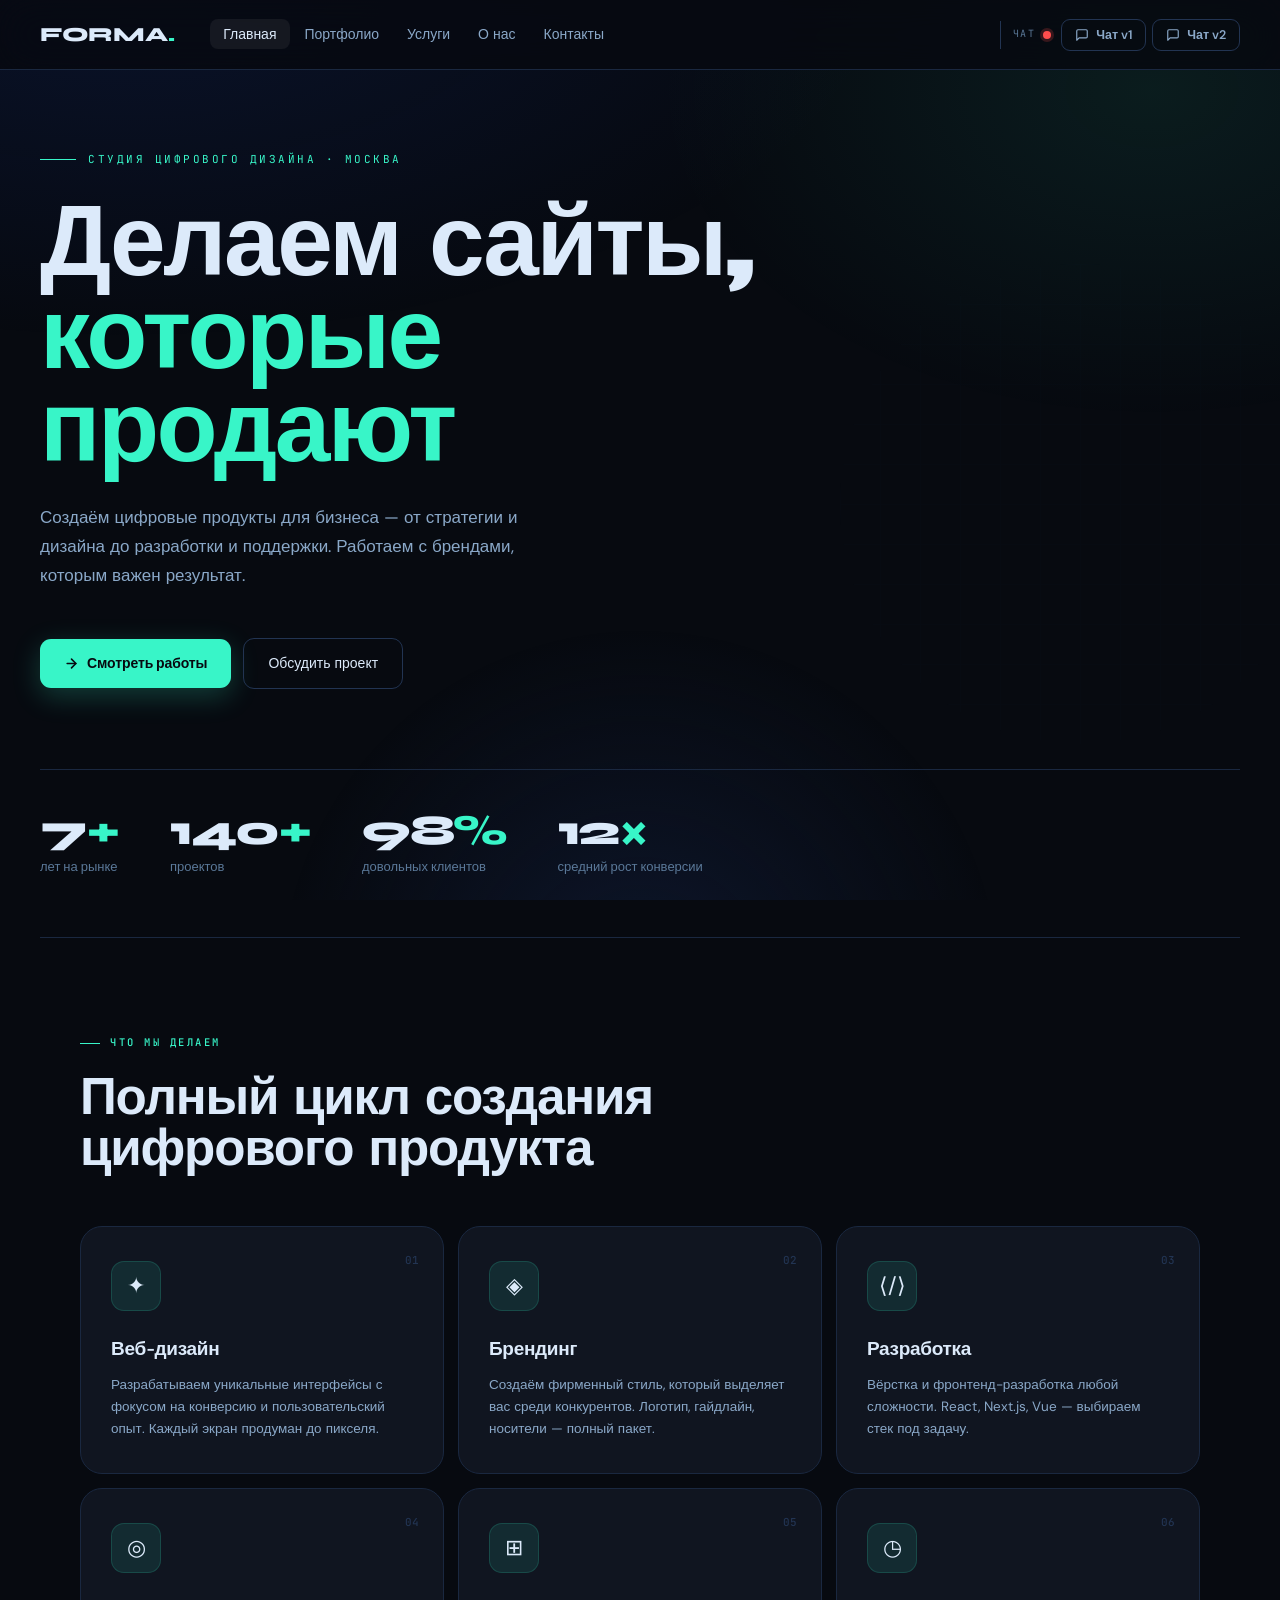
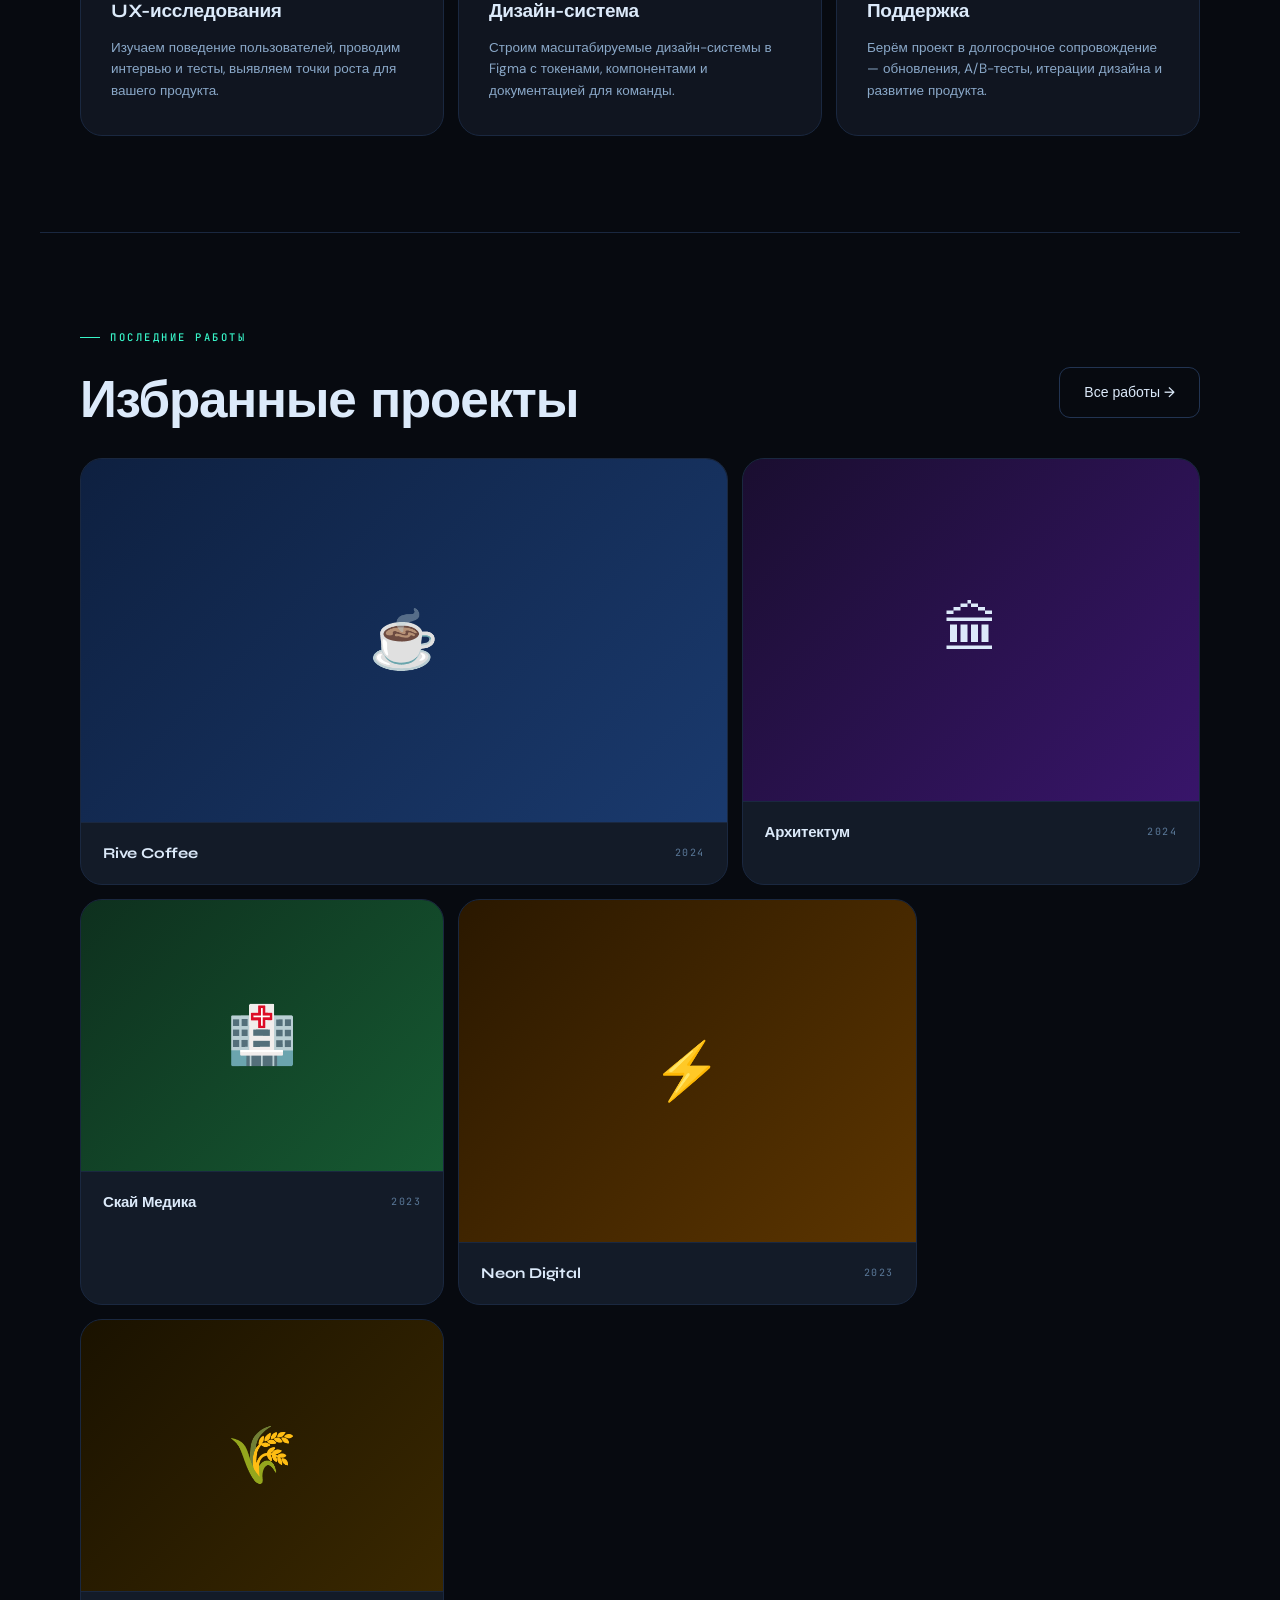
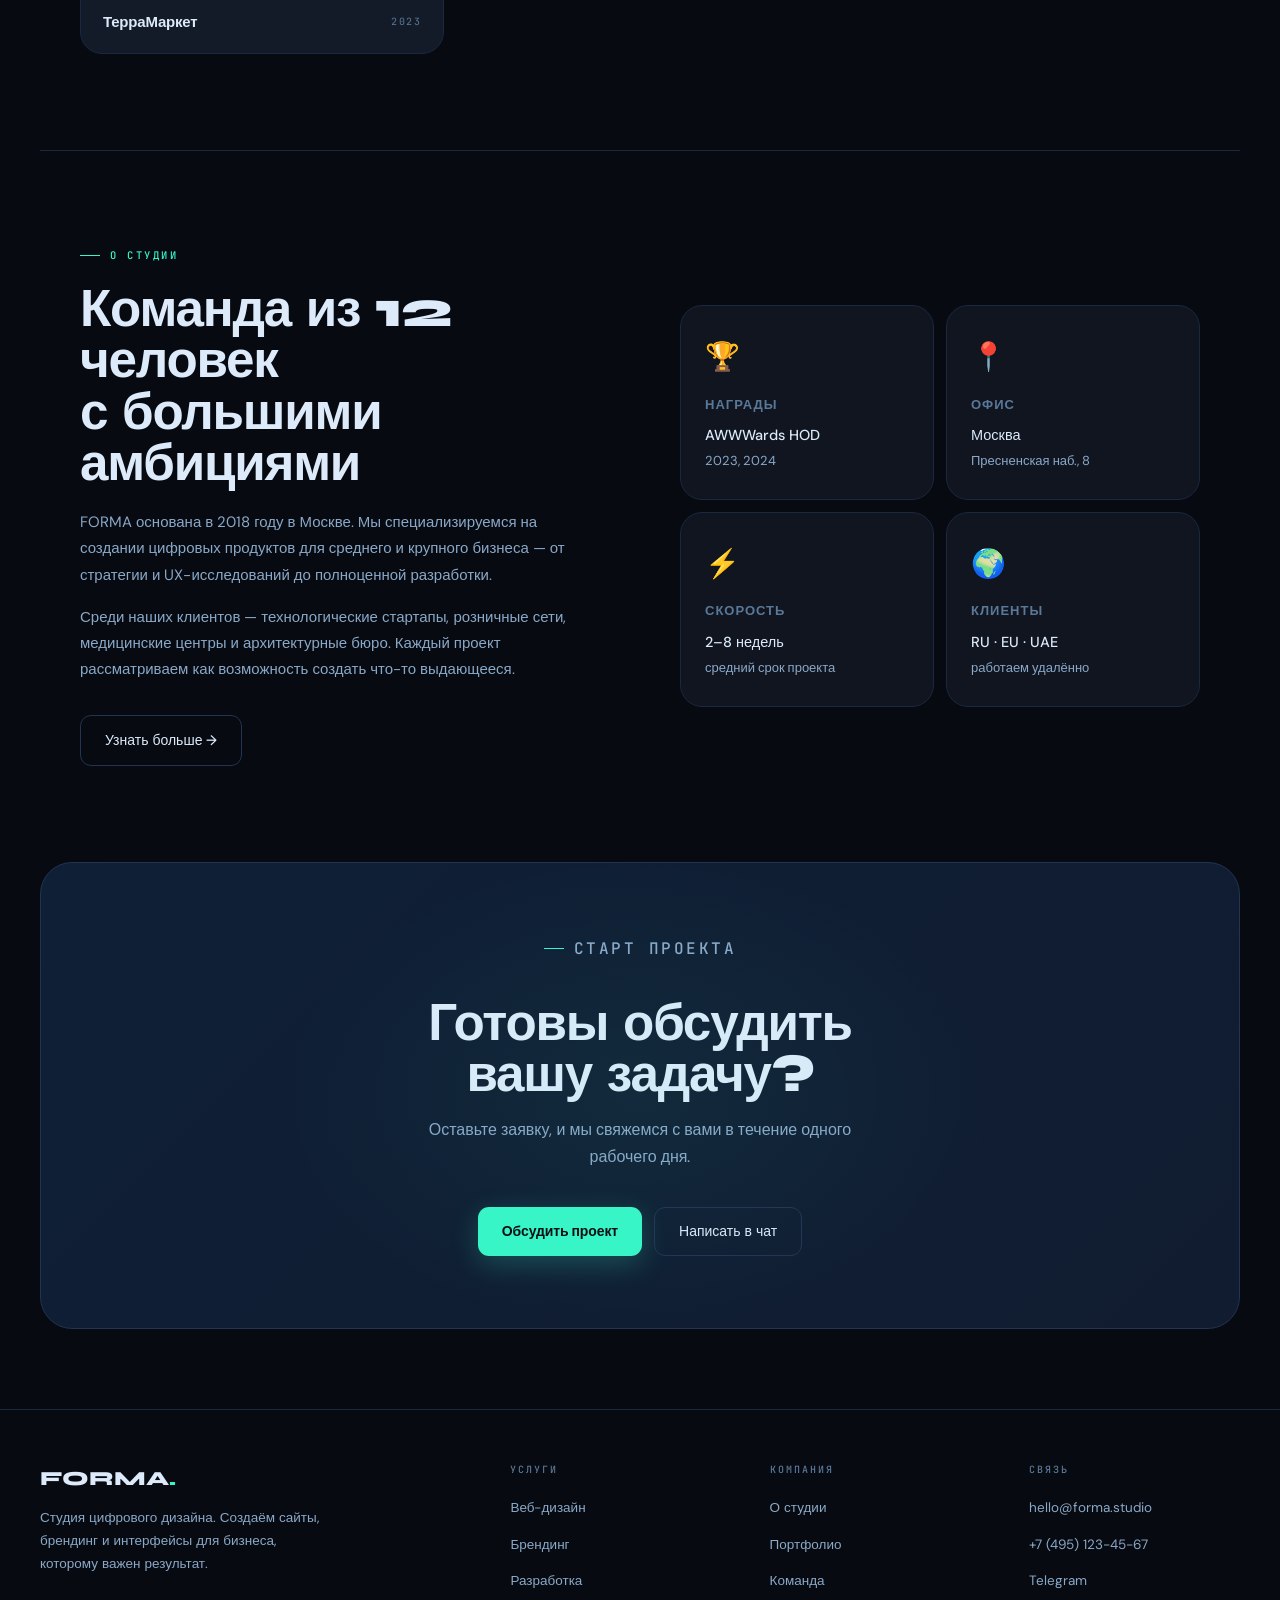
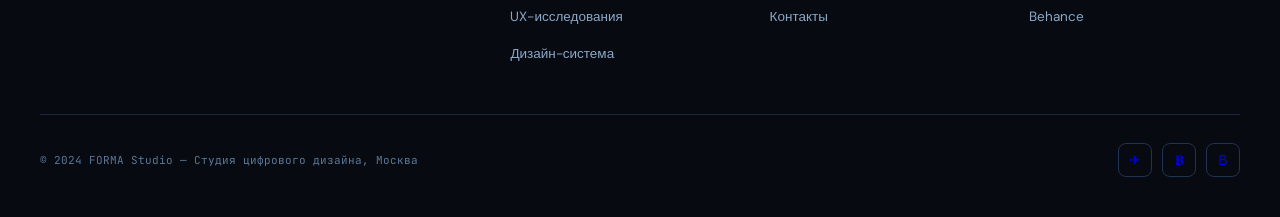
==== index.html @ d7de18a0 "first commit" ====
<!doctype html>
<html lang="ru">
<head>
  <meta charset="utf-8"/>
  <meta name="viewport" content="width=device-width, initial-scale=1"/>
  <title>FORMA — Студия цифрового дизайна</title>
  <link rel="stylesheet" href="style.css"/>
  <!-- RobotMIA Widget -->
  <script src="https://chat-dev.robotmia.ru/api/widget/mB58IG0XsrcY33AKE8PPjbnkeQW4ZOfR"></script>
</head>
<body>

<!-- ── НАВИГАЦИЯ ── -->
<nav class="nav">
  <a href="index.html" class="nav-logo">FORMA<span>.</span></a>
  <ul class="nav-links">
    <li><a href="index.html" class="active">Главная</a></li>
    <li><a href="portfolio.html">Портфолио</a></li>
    <li><a href="services.html">Услуги</a></li>
    <li><a href="about.html">О нас</a></li>
    <li><a href="contact.html">Контакты</a></li>
  </ul>
  <div class="nav-divider"></div>
  <span class="nav-widget-label">Чат</span>
  <span class="w-dot" id="navDot" style="margin-right:10px"></span>
  <button class="btn-nav" onclick="safeOpen('v1')" title="showChatWindow()">
    <svg width="14" height="14" viewBox="0 0 24 24" fill="none" stroke="currentColor" stroke-width="2" stroke-linecap="round" stroke-linejoin="round">
      <path d="M21 15a2 2 0 0 1-2 2H7l-4 4V5a2 2 0 0 1 2-2h14a2 2 0 0 1 2 2z"/>
    </svg>
    Чат v1
  </button>
  <button class="btn-nav v2" onclick="safeOpen('v2')" style="margin-left:6px" title="showChatWindow1()">
    <svg width="14" height="14" viewBox="0 0 24 24" fill="none" stroke="currentColor" stroke-width="2" stroke-linecap="round" stroke-linejoin="round">
      <path d="M21 15a2 2 0 0 1-2 2H7l-4 4V5a2 2 0 0 1 2-2h14a2 2 0 0 1 2 2z"/>
    </svg>
    Чат v2
  </button>
</nav>

<main>

  <!-- ── HERO ── -->
  <div class="hero">
    <div class="hero-grid-deco"></div>
    <p class="hero-eyebrow">Студия цифрового дизайна · Москва</p>
    <h1>
      Делаем сайты,<br>
      <em>которые продают</em>
    </h1>
    <p class="hero-sub">
      Создаём цифровые продукты для бизнеса — от стратегии и дизайна до разработки и поддержки. Работаем с брендами, которым важен результат.
    </p>
    <div class="hero-ctas">
      <a href="portfolio.html" class="btn-primary">
        <svg width="15" height="15" viewBox="0 0 24 24" fill="none" stroke="currentColor" stroke-width="2.5" stroke-linecap="round" stroke-linejoin="round"><path d="M5 12h14"/><path d="m12 5 7 7-7 7"/></svg>
        Смотреть работы
      </a>
      <a href="contact.html" class="btn-secondary">Обсудить проект</a>
    </div>
    <div class="hero-stats">
      <div class="stat">
        <div class="stat-num">7<span>+</span></div>
        <div class="stat-label">лет на рынке</div>
      </div>
      <div class="stat">
        <div class="stat-num">140<span>+</span></div>
        <div class="stat-label">проектов</div>
      </div>
      <div class="stat">
        <div class="stat-num">98<span>%</span></div>
        <div class="stat-label">довольных клиентов</div>
      </div>
      <div class="stat">
        <div class="stat-num">12<span>×</span></div>
        <div class="stat-label">средний рост конверсии</div>
      </div>
    </div>
  </div>

  <div class="divider"></div>

  <!-- ── УСЛУГИ ── -->
  <section>
    <p class="section-label fade-up">Что мы делаем</p>
    <h2 class="fade-up d1">Полный цикл создания<br>цифрового продукта</h2>

    <div class="services-grid">
      <div class="service-card fade-up d1">
        <div class="service-icon">✦</div>
        <span class="service-num">01</span>
        <h3>Веб-дизайн</h3>
        <p>Разрабатываем уникальные интерфейсы с фокусом на конверсию и пользовательский опыт. Каждый экран продуман до пикселя.</p>
      </div>
      <div class="service-card fade-up d2">
        <div class="service-icon">◈</div>
        <span class="service-num">02</span>
        <h3>Брендинг</h3>
        <p>Создаём фирменный стиль, который выделяет вас среди конкурентов. Логотип, гайдлайн, носители — полный пакет.</p>
      </div>
      <div class="service-card fade-up d3">
        <div class="service-icon">⟨/⟩</div>
        <span class="service-num">03</span>
        <h3>Разработка</h3>
        <p>Вёрстка и фронтенд-разработка любой сложности. React, Next.js, Vue — выбираем стек под задачу.</p>
      </div>
      <div class="service-card fade-up d4">
        <div class="service-icon">◎</div>
        <span class="service-num">04</span>
        <h3>UX-исследования</h3>
        <p>Изучаем поведение пользователей, проводим интервью и тесты, выявляем точки роста для вашего продукта.</p>
      </div>
      <div class="service-card fade-up d5">
        <div class="service-icon">⊞</div>
        <span class="service-num">05</span>
        <h3>Дизайн-система</h3>
        <p>Строим масштабируемые дизайн-системы в Figma с токенами, компонентами и документацией для команды.</p>
      </div>
      <div class="service-card fade-up" style="animation-delay:.6s">
        <div class="service-icon">◷</div>
        <span class="service-num">06</span>
        <h3>Поддержка</h3>
        <p>Берём проект в долгосрочное сопровождение — обновления, A/B-тесты, итерации дизайна и развитие продукта.</p>
      </div>
    </div>
  </section>

  <div class="divider"></div>

  <!-- ── ПОРТФОЛИО PREVIEW ── -->
  <section>
    <p class="section-label">Последние работы</p>
    <div style="display:flex; align-items:flex-end; justify-content:space-between; gap:16px; margin-bottom:0; flex-wrap:wrap;">
      <h2>Избранные проекты</h2>
      <a href="portfolio.html" class="btn-secondary" style="flex-shrink:0; margin-bottom:8px">Все работы →</a>
    </div>

    <div class="portfolio-grid" style="margin-top:32px">
      <div class="p-item lg">
        <div class="p-thumb">
          <div class="p-thumb-inner" style="background: linear-gradient(135deg, #0e2040, #1a3a6e)">☕</div>
        </div>
        <div class="p-overlay">
          <div class="p-tag">Брендинг · Веб-дизайн</div>
          <div class="p-name">Rive Coffee</div>
        </div>
        <div class="p-bottom">
          <h3>Rive Coffee</h3>
          <span>2024</span>
        </div>
      </div>
      <div class="p-item md">
        <div class="p-thumb">
          <div class="p-thumb-inner" style="background: linear-gradient(135deg, #1a0e30, #38156a)">🏛</div>
        </div>
        <div class="p-overlay">
          <div class="p-tag">Веб-дизайн · Разработка</div>
          <div class="p-name">Архитектум</div>
        </div>
        <div class="p-bottom">
          <h3>Архитектум</h3>
          <span>2024</span>
        </div>
      </div>
      <div class="p-item sm">
        <div class="p-thumb">
          <div class="p-thumb-inner" style="background: linear-gradient(135deg, #0e301e, #165a32)">🏥</div>
        </div>
        <div class="p-overlay">
          <div class="p-tag">UX · Веб-дизайн</div>
          <div class="p-name">Скай Медика</div>
        </div>
        <div class="p-bottom">
          <h3>Скай Медика</h3>
          <span>2023</span>
        </div>
      </div>
      <div class="p-item md">
        <div class="p-thumb">
          <div class="p-thumb-inner" style="background: linear-gradient(135deg, #2a1800, #5c3500)">⚡</div>
        </div>
        <div class="p-overlay">
          <div class="p-tag">Брендинг · Дизайн-система</div>
          <div class="p-name">Neon Digital</div>
        </div>
        <div class="p-bottom">
          <h3>Neon Digital</h3>
          <span>2023</span>
        </div>
      </div>
      <div class="p-item sm">
        <div class="p-thumb">
          <div class="p-thumb-inner" style="background: linear-gradient(135deg, #1a1200, #3a2800)">🌾</div>
        </div>
        <div class="p-overlay">
          <div class="p-tag">E-commerce · Разработка</div>
          <div class="p-name">ТерраМаркет</div>
        </div>
        <div class="p-bottom">
          <h3>ТерраМаркет</h3>
          <span>2023</span>
        </div>
      </div>
    </div>
  </section>

  <div class="divider"></div>

  <!-- ── О СТУДИИ ── -->
  <section>
    <div style="display:grid; grid-template-columns:1fr 1fr; gap:80px; align-items:center">
      <div>
        <p class="section-label">О студии</p>
        <h2 style="margin-bottom:20px">Команда из 12 человек<br>с большими амбициями</h2>
        <p style="font-size:15px; color:var(--muted2); line-height:1.75; margin-bottom:16px">
          FORMA основана в 2018 году в Москве. Мы специализируемся на создании цифровых продуктов для среднего и крупного бизнеса — от стратегии и UX-исследований до полноценной разработки.
        </p>
        <p style="font-size:15px; color:var(--muted2); line-height:1.75; margin-bottom:32px">
          Среди наших клиентов — технологические стартапы, розничные сети, медицинские центры и архитектурные бюро. Каждый проект рассматриваем как возможность создать что-то выдающееся.
        </p>
        <a href="about.html" class="btn-secondary">Узнать больше →</a>
      </div>
      <div style="display:grid; grid-template-columns:1fr 1fr; gap:12px">
        <div class="info-card">
          <div class="info-card-icon">🏆</div>
          <h4>Награды</h4>
          <p>AWWWards HOD</p>
          <span>2023, 2024</span>
        </div>
        <div class="info-card">
          <div class="info-card-icon">📍</div>
          <h4>Офис</h4>
          <p>Москва</p>
          <span>Пресненская наб., 8</span>
        </div>
        <div class="info-card">
          <div class="info-card-icon">⚡</div>
          <h4>Скорость</h4>
          <p>2–8 недель</p>
          <span>средний срок проекта</span>
        </div>
        <div class="info-card">
          <div class="info-card-icon">🌍</div>
          <h4>Клиенты</h4>
          <p>RU · EU · UAE</p>
          <span>работаем удалённо</span>
        </div>
      </div>
    </div>
  </section>

</main>

<!-- ── CTA ── -->
<div class="cta-section">
  <p class="section-label" style="justify-content:center">Старт проекта</p>
  <h2>Готовы обсудить<br>вашу задачу?</h2>
  <p>Оставьте заявку, и мы свяжемся с вами в течение одного рабочего дня.</p>
  <div class="cta-btns">
    <a href="contact.html" class="btn-primary">Обсудить проект</a>
    <button class="btn-secondary" onclick="safeOpen('v1')">Написать в чат</button>
  </div>
</div>

<!-- ── FOOTER ── -->
<footer>
  <div class="footer-top">
    <div class="footer-brand">
      <a href="index.html" class="footer-logo">FORMA<span>.</span></a>
      <p>Студия цифрового дизайна. Создаём сайты, брендинг и интерфейсы для бизнеса, которому важен результат.</p>
    </div>
    <div class="footer-col">
      <h4>Услуги</h4>
      <ul>
        <li><a href="services.html">Веб-дизайн</a></li>
        <li><a href="services.html">Брендинг</a></li>
        <li><a href="services.html">Разработка</a></li>
        <li><a href="services.html">UX-исследования</a></li>
        <li><a href="services.html">Дизайн-система</a></li>
      </ul>
    </div>
    <div class="footer-col">
      <h4>Компания</h4>
      <ul>
        <li><a href="about.html">О студии</a></li>
        <li><a href="portfolio.html">Портфолио</a></li>
        <li><a href="about.html#team">Команда</a></li>
        <li><a href="contact.html">Контакты</a></li>
      </ul>
    </div>
    <div class="footer-col">
      <h4>Связь</h4>
      <ul>
        <li><a href="mailto:hello@forma.studio">hello@forma.studio</a></li>
        <li><a href="tel:+74951234567">+7 (495) 123-45-67</a></li>
        <li><a href="#">Telegram</a></li>
        <li><a href="#">Behance</a></li>
      </ul>
    </div>
  </div>
  <div class="footer-bottom">
    <p>© 2024 FORMA Studio — Студия цифрового дизайна, Москва</p>
    <div class="footer-social">
      <a href="#" title="Telegram">✈</a>
      <a href="#" title="Behance">𝐁</a>
      <a href="#" title="VC.ru">В</a>
    </div>
  </div>
</footer>

<script>
  // ── Widget helpers ──
  function hasWidget() {
    return !!(window.RobotMia && typeof window.RobotMia.showChatWindow === 'function');
  }

  function updateDot() {
    const dot = document.getElementById('navDot');
    if (!dot) return;
    dot.classList.toggle('ok', hasWidget());
    dot.classList.toggle('err', !hasWidget());
  }

  function safeOpen(variant) {
    if (!hasWidget()) {
      alert('Виджет RobotMia пока не загружен. Подождите секунду и попробуйте снова.');
      return;
    }
    if (variant === 'v2') {
      window.RobotMia.showChatWindow1();
    } else {
      window.RobotMia.showChatWindow();
    }
  }

  // Первичная проверка
  updateDot();
  // Повторная проверка через 2 с на случай асинхронной загрузки
  setTimeout(updateDot, 2000);
</script>

</body>
</html>
---- style.css ----
@import url('https://fonts.googleapis.com/css2?family=Syne:wght@400;500;600;700;800&family=DM+Sans:ital,opsz,wght@0,9..40,300;0,9..40,400;0,9..40,500;0,9..40,600;1,9..40,400&family=JetBrains+Mono:wght@300;400;500&display=swap');

:root {
  --black:       #070a10;
  --dark:        #0c1018;
  --card:        #101520;
  --card2:       #131b28;
  --border:      #1a2840;
  --border2:     #223452;
  --text:        #dceafa;
  --muted:       #5a7898;
  --muted2:      #8aa8c8;
  --accent:      #38f5c8;
  --accent-dim:  rgba(56,245,200,.1);
  --accent2:     #ff5e3a;
  --accent2-dim: rgba(255,94,58,.1);
  --accent3:     #f0c330;
  --shadow-sm:   0 4px 16px rgba(0,0,0,.35);
  --shadow-md:   0 8px 32px rgba(0,0,0,.45);
  --shadow-lg:   0 20px 60px rgba(0,0,0,.55);
  --r-sm: 10px;
  --r:    16px;
  --r-lg: 22px;
  --r-xl: 32px;
  --f-display: 'Syne', sans-serif;
  --f-body:    'DM Sans', sans-serif;
  --f-mono:    'JetBrains Mono', monospace;
  --nav-h:     70px;
  --ease:      cubic-bezier(.4,0,.2,1);
  --t:         all .2s var(--ease);
}

*, *::before, *::after { box-sizing: border-box; margin: 0; padding: 0; }
html { scroll-behavior: smooth; }

body {
  font-family: var(--f-body);
  background: var(--black);
  color: var(--text);
  min-height: 100vh;
  line-height: 1.65;
  overflow-x: hidden;
}

body::before {
  content: '';
  position: fixed; inset: 0;
  background:
    radial-gradient(ellipse 1400px 700px at 10% -5%, rgba(28,72,220,.14), transparent 55%),
    radial-gradient(ellipse 900px 600px at 90% 10%, rgba(56,245,200,.08), transparent 55%),
    radial-gradient(ellipse 600px 600px at 50% 110%, rgba(15,25,50,.8), transparent 60%);
  pointer-events: none;
  z-index: 0;
}

/* ───── NAV ───── */
.nav {
  position: fixed; top: 0; left: 0; right: 0;
  height: var(--nav-h);
  z-index: 1000;
  display: flex; align-items: center;
  padding: 0 40px;
  background: rgba(7, 10, 16, .88);
  border-bottom: 1px solid var(--border);
  backdrop-filter: blur(20px) saturate(1.3);
  gap: 0;
}

.nav-logo {
  font-family: var(--f-display);
  font-size: 20px; font-weight: 800;
  color: var(--text);
  text-decoration: none;
  letter-spacing: -.3px;
  flex-shrink: 0;
}
.nav-logo span { color: var(--accent); }

.nav-links {
  display: flex; align-items: center; gap: 2px;
  margin-left: 36px;
  list-style: none;
  flex: 1;
}
.nav-links a {
  color: var(--muted2);
  text-decoration: none;
  font-size: 14px; font-weight: 500;
  padding: 6px 13px;
  border-radius: 8px;
  transition: var(--t);
  white-space: nowrap;
}
.nav-links a:hover, .nav-links a.active {
  color: var(--text);
  background: rgba(255,255,255,.06);
}

.nav-divider {
  width: 1px; height: 28px;
  background: var(--border2);
  margin: 0 12px;
  flex-shrink: 0;
}

.nav-widget-label {
  font-family: var(--f-mono);
  font-size: 10px;
  color: var(--muted);
  text-transform: uppercase;
  letter-spacing: 1.5px;
  flex-shrink: 0;
  margin-right: 8px;
}

.w-dot {
  width: 8px; height: 8px; border-radius: 50%;
  background: rgba(255,176,32,.9);
  box-shadow: 0 0 0 3px rgba(255,176,32,.15);
  flex-shrink: 0;
  transition: var(--t);
}
.w-dot.ok  { background: var(--accent);  box-shadow: 0 0 0 3px rgba(56,245,200,.2); }
.w-dot.err { background: #ff4d4d;        box-shadow: 0 0 0 3px rgba(255,77,77,.2); }

.btn-nav {
  display: flex; align-items: center; gap: 7px;
  padding: 7px 13px;
  border-radius: 9px;
  border: 1px solid var(--border2);
  background: transparent;
  color: var(--muted2);
  font-family: var(--f-body);
  font-size: 12.5px; font-weight: 600;
  cursor: pointer;
  transition: var(--t);
  white-space: nowrap;
  text-decoration: none;
}
.btn-nav:hover {
  border-color: var(--accent);
  color: var(--accent);
  background: var(--accent-dim);
  transform: translateY(-1px);
}
.btn-nav.v2:hover {
  border-color: var(--accent2);
  color: var(--accent2);
  background: var(--accent2-dim);
}
.btn-nav svg { flex-shrink: 0; }

/* ───── MAIN ───── */
main { position: relative; z-index: 1; padding-top: var(--nav-h); }

/* ───── HERO ───── */
.hero {
  min-height: calc(100vh - var(--nav-h));
  display: flex; flex-direction: column;
  justify-content: center;
  padding: 80px 40px 60px;
  max-width: 1400px; margin: 0 auto;
  position: relative;
}

.hero-eyebrow {
  font-family: var(--f-mono);
  font-size: 11px; color: var(--accent);
  letter-spacing: 2.5px; text-transform: uppercase;
  margin-bottom: 28px;
  display: flex; align-items: center; gap: 12px;
  animation: fadeUp .6s var(--ease) both;
}
.hero-eyebrow::before {
  content: ''; width: 36px; height: 1px;
  background: var(--accent); flex-shrink: 0;
}

.hero h1 {
  font-family: var(--f-display);
  font-size: clamp(52px, 8vw, 100px);
  font-weight: 800;
  line-height: .93; letter-spacing: -2.5px;
  color: var(--text); max-width: 840px;
  margin-bottom: 28px;
  animation: fadeUp .6s var(--ease) .1s both;
}
.hero h1 em { font-style: normal; color: var(--accent); }

.hero-sub {
  font-size: 17px; color: var(--muted2);
  max-width: 480px; line-height: 1.7;
  margin-bottom: 48px;
  animation: fadeUp .6s var(--ease) .2s both;
}

.hero-ctas {
  display: flex; align-items: center; gap: 12px; flex-wrap: wrap;
  animation: fadeUp .6s var(--ease) .3s both;
}

.hero-stats {
  display: flex; gap: 52px; flex-wrap: wrap;
  margin-top: 80px; padding-top: 40px;
  border-top: 1px solid var(--border);
  animation: fadeUp .6s var(--ease) .4s both;
}
.stat { display: flex; flex-direction: column; gap: 4px; }
.stat-num {
  font-family: var(--f-display);
  font-size: 42px; font-weight: 800;
  line-height: 1; letter-spacing: -1.5px;
  color: var(--text);
}
.stat-num span { color: var(--accent); }
.stat-label { font-size: 13px; color: var(--muted); font-weight: 400; }

.hero-grid-deco {
  position: absolute; right: -40px; top: 50%;
  transform: translateY(-50%);
  width: 480px; height: 480px;
  opacity: .04;
  background-image:
    linear-gradient(var(--border2) 1px, transparent 1px),
    linear-gradient(90deg, var(--border2) 1px, transparent 1px);
  background-size: 40px 40px;
  border-radius: 50%;
  pointer-events: none;
}

/* ───── BUTTONS ───── */
.btn-primary {
  display: inline-flex; align-items: center; gap: 8px;
  padding: 13px 24px;
  background: var(--accent);
  color: var(--black);
  border: none; border-radius: 11px;
  font-family: var(--f-body); font-size: 14px; font-weight: 700;
  cursor: pointer; text-decoration: none;
  transition: var(--t);
  box-shadow: 0 8px 28px rgba(56,245,200,.22);
  letter-spacing: -.1px;
}
.btn-primary:hover {
  background: #5cffda;
  transform: translateY(-2px);
  box-shadow: 0 14px 36px rgba(56,245,200,.32);
}

.btn-secondary {
  display: inline-flex; align-items: center; gap: 8px;
  padding: 13px 24px;
  background: transparent; color: var(--text);
  border: 1px solid var(--border2);
  border-radius: 11px;
  font-family: var(--f-body); font-size: 14px; font-weight: 500;
  cursor: pointer; text-decoration: none;
  transition: var(--t);
}
.btn-secondary:hover {
  border-color: rgba(255,255,255,.25);
  background: rgba(255,255,255,.05);
  transform: translateY(-1px);
}

/* ───── SECTIONS ───── */
section {
  padding: 96px 40px;
  max-width: 1200px; margin: 0 auto;
}

.section-label {
  font-family: var(--f-mono);
  font-size: 10.5px; font-weight: 500;
  color: var(--accent); text-transform: uppercase;
  letter-spacing: 2.5px;
  display: flex; align-items: center; gap: 10px;
  margin-bottom: 20px;
}
.section-label::before {
  content: ''; width: 20px; height: 1px;
  background: var(--accent); flex-shrink: 0;
}

h2 {
  font-family: var(--f-display);
  font-size: clamp(32px, 4vw, 52px);
  font-weight: 800; letter-spacing: -1.2px;
  color: var(--text); line-height: 1.0;
}

/* ───── SERVICE CARDS ───── */
.services-grid {
  display: grid;
  grid-template-columns: repeat(auto-fit, minmax(290px, 1fr));
  gap: 14px; margin-top: 52px;
}

.service-card {
  background: var(--card);
  border: 1px solid var(--border);
  border-radius: var(--r-lg);
  padding: 34px 30px;
  transition: var(--t);
  position: relative; overflow: hidden;
}
.service-card::after {
  content: '';
  position: absolute; inset: 0;
  background: linear-gradient(135deg, var(--accent-dim), transparent 55%);
  opacity: 0; transition: opacity .3s var(--ease);
}
.service-card:hover {
  border-color: rgba(56,245,200,.3);
  transform: translateY(-4px);
  box-shadow: 0 16px 48px rgba(56,245,200,.07);
}
.service-card:hover::after { opacity: 1; }

.service-icon {
  width: 50px; height: 50px; border-radius: 13px;
  background: var(--accent-dim);
  border: 1px solid rgba(56,245,200,.15);
  display: flex; align-items: center; justify-content: center;
  font-size: 22px; margin-bottom: 22px;
  position: relative; z-index: 1;
}
.service-card h3 {
  font-family: var(--f-display);
  font-size: 19px; font-weight: 700;
  color: var(--text); margin-bottom: 10px;
  letter-spacing: -.3px; position: relative; z-index: 1;
}
.service-card p {
  font-size: 13.5px; color: var(--muted2);
  line-height: 1.6; position: relative; z-index: 1;
}
.service-num {
  position: absolute; top: 24px; right: 24px;
  font-family: var(--f-mono); font-size: 11px; color: var(--border2);
  font-weight: 500; z-index: 1;
}

/* ───── PORTFOLIO ───── */
.portfolio-grid {
  display: grid;
  grid-template-columns: repeat(12, 1fr);
  gap: 14px; margin-top: 52px;
}

.p-item {
  position: relative;
  border-radius: var(--r-lg);
  overflow: hidden;
  background: var(--card2);
  border: 1px solid var(--border);
  cursor: pointer;
  transition: var(--t);
}
.p-item:hover {
  border-color: var(--border2);
  transform: translateY(-4px);
  box-shadow: var(--shadow-lg);
}
.p-item:hover .p-overlay { opacity: 1; }
.p-item:hover .p-thumb-inner { transform: scale(1.04); }

.p-item.lg  { grid-column: span 7; }
.p-item.md  { grid-column: span 5; }
.p-item.sm  { grid-column: span 4; }
.p-item.full{ grid-column: span 12; }

.p-thumb {
  overflow: hidden;
  aspect-ratio: 4/3;
}
.p-item.lg .p-thumb  { aspect-ratio: 16/9; }
.p-item.full .p-thumb { aspect-ratio: 21/8; }

.p-thumb-inner {
  width: 100%; height: 100%;
  display: flex; align-items: center; justify-content: center;
  font-size: 56px;
  transition: transform .45s cubic-bezier(.4,0,.2,1);
}

.p-overlay {
  position: absolute; inset: 0;
  background: linear-gradient(to top, rgba(7,10,16,.94) 40%, transparent 100%);
  opacity: 0; transition: opacity .3s ease;
  display: flex; flex-direction: column;
  justify-content: flex-end; padding: 24px;
}
.p-tag {
  font-family: var(--f-mono); font-size: 9.5px;
  color: var(--accent); text-transform: uppercase;
  letter-spacing: 2px; margin-bottom: 5px;
}
.p-name {
  font-family: var(--f-display);
  font-size: 22px; font-weight: 700;
  color: var(--text); letter-spacing: -.4px;
}

.p-bottom {
  padding: 18px 22px;
  border-top: 1px solid var(--border);
  display: flex; align-items: center; justify-content: space-between;
}
.p-bottom h3 {
  font-family: var(--f-display);
  font-size: 15px; font-weight: 700;
  color: var(--text); letter-spacing: -.2px;
}
.p-bottom span {
  font-family: var(--f-mono); font-size: 10px;
  color: var(--muted); text-transform: uppercase; letter-spacing: 1.5px;
}

/* ───── TEAM ───── */
.team-grid {
  display: grid;
  grid-template-columns: repeat(auto-fit, minmax(220px, 1fr));
  gap: 16px; margin-top: 52px;
}

.team-card {
  background: var(--card);
  border: 1px solid var(--border);
  border-radius: var(--r-lg);
  overflow: hidden; transition: var(--t);
}
.team-card:hover {
  border-color: var(--border2);
  transform: translateY(-4px);
  box-shadow: var(--shadow-md);
}
.team-avatar {
  width: 100%; aspect-ratio: 1;
  display: flex; align-items: center; justify-content: center;
  font-size: 64px;
}
.team-info { padding: 18px 20px 20px; }
.team-info h3 {
  font-family: var(--f-display);
  font-size: 16px; font-weight: 700;
  color: var(--text); margin-bottom: 4px;
}
.team-info .role { font-size: 12px; color: var(--accent); font-weight: 500; margin-bottom: 10px; }
.team-info p { font-size: 13px; color: var(--muted2); line-height: 1.55; }

/* ───── PROCESS ───── */
.process-list {
  display: grid;
  grid-template-columns: repeat(auto-fit, minmax(240px, 1fr));
  gap: 14px; margin-top: 52px;
}

.process-item {
  background: var(--card);
  border: 1px solid var(--border);
  border-radius: var(--r-lg);
  padding: 32px 28px;
  position: relative; overflow: hidden;
}
.process-item::before {
  content: '';
  position: absolute; top: 0; left: 0; right: 0; height: 2px;
  background: linear-gradient(90deg, var(--accent), transparent);
}
.process-num {
  font-family: var(--f-mono);
  font-size: 11px; font-weight: 500;
  color: var(--accent); letter-spacing: 2px;
  text-transform: uppercase; margin-bottom: 14px;
}
.process-item h3 {
  font-family: var(--f-display);
  font-size: 18px; font-weight: 700;
  color: var(--text); margin-bottom: 10px;
  letter-spacing: -.3px;
}
.process-item p { font-size: 13.5px; color: var(--muted2); line-height: 1.6; }

/* ───── PRICING ───── */
.pricing-grid {
  display: grid;
  grid-template-columns: repeat(auto-fit, minmax(280px, 1fr));
  gap: 14px; margin-top: 52px;
}

.pricing-card {
  background: var(--card);
  border: 1px solid var(--border);
  border-radius: var(--r-xl);
  padding: 36px 32px;
  transition: var(--t);
  position: relative;
}
.pricing-card.featured {
  border-color: rgba(56,245,200,.3);
  background: linear-gradient(170deg, #0e1f36, var(--card));
  box-shadow: 0 0 40px rgba(56,245,200,.06);
}
.pricing-card.featured::before {
  content: 'Популярный';
  position: absolute; top: -12px; left: 50%;
  transform: translateX(-50%);
  background: var(--accent);
  color: var(--black);
  font-family: var(--f-mono);
  font-size: 10px; font-weight: 700;
  padding: 4px 14px; border-radius: 99px;
  letter-spacing: 1px; text-transform: uppercase;
}
.pricing-card:hover {
  transform: translateY(-4px);
  box-shadow: var(--shadow-md);
}
.plan-name {
  font-family: var(--f-mono); font-size: 11px;
  color: var(--muted); text-transform: uppercase;
  letter-spacing: 2px; margin-bottom: 16px;
}
.plan-price {
  font-family: var(--f-display);
  font-size: 44px; font-weight: 800;
  color: var(--text); letter-spacing: -1.5px;
  line-height: 1; margin-bottom: 6px;
}
.plan-price span { font-size: 20px; color: var(--muted2); font-weight: 500; }
.plan-sub { font-size: 13px; color: var(--muted); margin-bottom: 28px; }
.plan-features { list-style: none; display: flex; flex-direction: column; gap: 10px; margin-bottom: 28px; }
.plan-features li {
  display: flex; align-items: flex-start; gap: 10px;
  font-size: 14px; color: var(--muted2);
}
.plan-features li::before {
  content: '✓';
  color: var(--accent); font-weight: 700;
  flex-shrink: 0; margin-top: 1px;
}

/* ───── WIDGET PANEL ───── */
.widget-panel {
  background: rgba(9, 14, 24, .65);
  border: 1px dashed var(--border2);
  border-radius: var(--r);
  padding: 18px 22px;
  display: flex; align-items: center;
  justify-content: space-between; gap: 16px;
  flex-wrap: wrap;
}

.w-status-group { display: flex; align-items: center; gap: 11px; }
.w-status-text { font-size: 13px; color: var(--muted2); }
.w-status-text strong { color: var(--text); }

.w-recheck {
  display: flex; align-items: center; gap: 6px;
  padding: 7px 13px;
  border-radius: 9px;
  border: 1px solid var(--border2);
  background: transparent;
  color: var(--muted2);
  font-family: var(--f-body); font-size: 12px; font-weight: 500;
  cursor: pointer; transition: var(--t);
}
.w-recheck:hover { border-color: var(--border2); color: var(--text); background: rgba(255,255,255,.05); }

/* ───── TEST BUTTONS ───── */
.test-grid {
  display: grid;
  grid-template-columns: repeat(12, 1fr);
  gap: 10px; margin-top: 14px;
}

.test-btn {
  display: flex; align-items: center; justify-content: center; gap: 8px;
  padding: 12px 14px;
  border-radius: 11px;
  border: 1px solid var(--border2);
  background: linear-gradient(180deg, #13203a, #0f1929);
  color: var(--text);
  font-family: var(--f-body); font-weight: 600; font-size: 13px;
  cursor: pointer; transition: var(--t);
  box-shadow: 0 4px 16px rgba(0,0,0,.2);
  user-select: none; text-align: center;
}
.test-btn:hover {
  transform: translateY(-1px);
  border-color: #334e70;
  filter: brightness(1.08);
  box-shadow: 0 8px 24px rgba(0,0,0,.3);
}
.test-btn:active { transform: scale(.99); }

.test-btn.teal  { background: linear-gradient(180deg, #1a4a7a, #123871); border-color: #1e5491; }
.test-btn.teal:hover  { border-color: var(--accent); color: var(--accent); }
.test-btn.coral { background: linear-gradient(180deg, #5e2510, #4a1a08); border-color: #7a3015; }
.test-btn.coral:hover { border-color: var(--accent2); color: var(--accent2); }
.test-btn.red   { background: linear-gradient(180deg, #5a1820, #421018); border-color: #7a2030; }
.test-btn.red:hover   { border-color: #ff4d4d; color: #ff7a7a; }

.c6  { grid-column: span 6; }
.c4  { grid-column: span 4; }
.c3  { grid-column: span 3; }
.c12 { grid-column: span 12; }

/* ───── CONTACT FORM ───── */
.form-grid {
  display: grid; grid-template-columns: 1fr 1fr;
  gap: 14px; margin-top: 32px;
}
.form-group { display: flex; flex-direction: column; gap: 7px; }
.form-group.full { grid-column: span 2; }

label { font-size: 12.5px; font-weight: 500; color: var(--muted2); }

input, textarea, select {
  background: var(--card2);
  border: 1px solid var(--border2);
  border-radius: 10px;
  padding: 12px 16px;
  color: var(--text);
  font-family: var(--f-body); font-size: 14px;
  transition: var(--t); outline: none; width: 100%;
}
input::placeholder, textarea::placeholder { color: var(--muted); }
input:focus, textarea:focus, select:focus {
  border-color: var(--accent);
  box-shadow: 0 0 0 3px rgba(56,245,200,.1);
}
select option { background: var(--card2); }
textarea { resize: vertical; min-height: 130px; }

/* ───── PAGE HEADER ───── */
.page-header {
  padding: 80px 40px 64px;
  max-width: 1200px; margin: 0 auto;
  border-bottom: 1px solid var(--border);
}
.page-header h1 {
  font-family: var(--f-display);
  font-size: clamp(44px, 6vw, 76px);
  font-weight: 800; letter-spacing: -2px;
  line-height: .93; color: var(--text);
  margin-top: 12px;
}
.page-header p {
  font-size: 16px; color: var(--muted2);
  max-width: 520px; line-height: 1.7; margin-top: 16px;
}

/* ───── TAGS ───── */
.tag {
  display: inline-flex; align-items: center;
  padding: 4px 11px; border-radius: 99px;
  border: 1px solid var(--border2);
  font-family: var(--f-mono); font-size: 10.5px;
  color: var(--muted2); text-transform: uppercase; letter-spacing: 1px;
}
.tag.green  { border-color: rgba(56,245,200,.25); color: var(--accent); background: var(--accent-dim); }
.tag.orange { border-color: rgba(255,94,58,.25); color: var(--accent2); background: var(--accent2-dim); }
.tag.yellow { border-color: rgba(240,195,48,.25); color: var(--accent3); background: rgba(240,195,48,.08); }

/* ───── CTA SECTION ───── */
.cta-section {
  margin: 0 40px 80px;
  background: linear-gradient(135deg, #0e1f36, #111c30);
  border: 1px solid var(--border2);
  border-radius: var(--r-xl);
  padding: 72px 60px;
  text-align: center;
  position: relative; overflow: hidden; z-index: 1;
}
.cta-section::before {
  content: '';
  position: absolute; inset: 0;
  background: radial-gradient(ellipse 600px 400px at 50% 50%, rgba(56,245,200,.06), transparent 60%);
  pointer-events: none;
}
.cta-section h2 {
  font-size: clamp(32px, 4vw, 52px);
  margin-bottom: 16px;
}
.cta-section p { font-size: 16px; color: var(--muted2); max-width: 440px; margin: 0 auto 36px; line-height: 1.7; }
.cta-section .cta-btns { display: flex; gap: 12px; justify-content: center; flex-wrap: wrap; }

/* ───── INFO CARDS ───── */
.info-grid {
  display: grid;
  grid-template-columns: repeat(auto-fit, minmax(240px, 1fr));
  gap: 14px; margin-top: 32px;
}
.info-card {
  background: var(--card);
  border: 1px solid var(--border);
  border-radius: var(--r-lg);
  padding: 28px 24px;
  transition: var(--t);
}
.info-card:hover { border-color: var(--border2); transform: translateY(-2px); }
.info-card-icon { font-size: 28px; margin-bottom: 14px; }
.info-card h4 {
  font-family: var(--f-display);
  font-size: 13px; font-weight: 700;
  color: var(--muted); text-transform: uppercase;
  letter-spacing: 1px; margin-bottom: 8px;
}
.info-card p { font-size: 14.5px; color: var(--text); font-weight: 500; }
.info-card span { font-size: 13px; color: var(--muted2); display: block; margin-top: 2px; }

/* ───── FOOTER ───── */
footer {
  border-top: 1px solid var(--border);
  padding: 52px 40px 40px;
  position: relative; z-index: 1;
  max-width: 1400px; margin: 0 auto;
}
.footer-top {
  display: grid;
  grid-template-columns: 2fr 1fr 1fr 1fr;
  gap: 48px; margin-bottom: 48px;
}
.footer-brand p { font-size: 13.5px; color: var(--muted2); line-height: 1.7; margin-top: 12px; max-width: 280px; }
.footer-logo {
  font-family: var(--f-display);
  font-size: 20px; font-weight: 800;
  color: var(--text); text-decoration: none;
}
.footer-logo span { color: var(--accent); }
.footer-col h4 {
  font-family: var(--f-mono);
  font-size: 10px; font-weight: 500; color: var(--muted);
  text-transform: uppercase; letter-spacing: 2px; margin-bottom: 16px;
}
.footer-col ul { list-style: none; display: flex; flex-direction: column; gap: 10px; }
.footer-col a {
  font-size: 13.5px; color: var(--muted2); text-decoration: none;
  transition: var(--t);
}
.footer-col a:hover { color: var(--text); }
.footer-bottom {
  display: flex; align-items: center; justify-content: space-between;
  gap: 16px; flex-wrap: wrap;
  padding-top: 28px; border-top: 1px solid var(--border);
}
.footer-bottom p {
  font-family: var(--f-mono); font-size: 11px; color: var(--muted);
}
.footer-social { display: flex; gap: 10px; }
.footer-social a {
  width: 34px; height: 34px; border-radius: 8px;
  border: 1px solid var(--border2);
  display: flex; align-items: center; justify-content: center;
  font-size: 14px; text-decoration: none;
  transition: var(--t);
}
.footer-social a:hover { border-color: var(--border2); background: rgba(255,255,255,.06); transform: translateY(-2px); }

/* ───── DIVIDER ───── */
.divider { height: 1px; background: var(--border); margin: 0 40px; position: relative; z-index: 1; }

/* ───── ABOUT HERO ───── */
.about-intro {
  display: grid; grid-template-columns: 1fr 1fr;
  gap: 80px; align-items: center; margin-top: 52px;
}
.about-intro-text h2 { margin-bottom: 20px; }
.about-intro-text p { font-size: 15px; color: var(--muted2); line-height: 1.75; margin-bottom: 16px; }
.about-values { display: flex; flex-direction: column; gap: 14px; }
.value-item {
  background: var(--card);
  border: 1px solid var(--border);
  border-radius: var(--r);
  padding: 20px 22px;
  display: flex; align-items: flex-start; gap: 14px;
}
.value-icon { font-size: 22px; flex-shrink: 0; margin-top: 2px; }
.value-item h4 {
  font-family: var(--f-display);
  font-size: 15px; font-weight: 700; color: var(--text);
  margin-bottom: 4px; letter-spacing: -.2px;
}
.value-item p { font-size: 13px; color: var(--muted2); line-height: 1.6; }

/* ───── AWARDS ───── */
.awards-list {
  display: flex; flex-direction: column; gap: 12px; margin-top: 52px;
}
.award-item {
  background: var(--card);
  border: 1px solid var(--border);
  border-radius: var(--r);
  padding: 18px 24px;
  display: flex; align-items: center; gap: 16px;
  transition: var(--t);
}
.award-item:hover { border-color: var(--border2); transform: translateX(4px); }
.award-icon { font-size: 26px; flex-shrink: 0; }
.award-name {
  font-family: var(--f-display);
  font-size: 15px; font-weight: 700; color: var(--text);
  letter-spacing: -.2px;
}
.award-meta { font-size: 12px; color: var(--muted); margin-top: 2px; }
.award-year {
  margin-left: auto;
  font-family: var(--f-mono); font-size: 12px; color: var(--muted); flex-shrink: 0;
}

/* ───── LOG CONSOLE ───── */
.console-panel {
  background: #050810;
  border: 1px solid var(--border);
  border-radius: var(--r);
  overflow: hidden; margin-top: 14px;
}
.console-header {
  padding: 10px 16px;
  background: var(--card);
  border-bottom: 1px solid var(--border);
  display: flex; align-items: center; gap: 8px;
}
.console-header span {
  font-family: var(--f-mono); font-size: 11px; color: var(--muted);
}
.console-body {
  padding: 14px 16px;
  font-family: var(--f-mono); font-size: 12px;
  color: var(--muted2); line-height: 1.8;
  min-height: 90px; max-height: 200px;
  overflow-y: auto;
}
.log-line.ok    { color: var(--accent); }
.log-line.err   { color: #ff6b6b; }
.log-line.info  { color: var(--muted2); }
.log-line.warn  { color: var(--accent3); }

/* ───── ANIMATIONS ───── */
@keyframes fadeUp {
  from { opacity: 0; transform: translateY(22px); }
  to   { opacity: 1; transform: translateY(0); }
}
@keyframes pulse {
  0%, 100% { opacity: 1; }
  50%       { opacity: .45; }
}
@keyframes spin {
  to { transform: rotate(360deg); }
}

.fade-up   { animation: fadeUp .55s var(--ease) both; }
.d1        { animation-delay: .1s; }
.d2        { animation-delay: .2s; }
.d3        { animation-delay: .3s; }
.d4        { animation-delay: .4s; }
.d5        { animation-delay: .5s; }
.pulse     { animation: pulse 2s ease infinite; }

/* ───── SCROLLBAR ───── */
::-webkit-scrollbar { width: 5px; }
::-webkit-scrollbar-track { background: var(--black); }
::-webkit-scrollbar-thumb { background: var(--border2); border-radius: 4px; }
::-webkit-scrollbar-thumb:hover { background: var(--muted); }

/* ───── RESPONSIVE ───── */
@media (max-width: 1024px) {
  .footer-top { grid-template-columns: 1fr 1fr; }
  .about-intro { grid-template-columns: 1fr; gap: 40px; }
}
@media (max-width: 768px) {
  .nav { padding: 0 20px; }
  .nav-links { display: none; }
  .nav-widget-label { display: none; }
  .hero, .page-header { padding: 60px 20px 48px; }
  section { padding: 60px 20px; }
  .cta-section { margin: 0 20px 60px; padding: 48px 28px; }
  footer, .divider { margin-left: 0; margin-right: 0; padding-left: 20px; padding-right: 20px; }
  .footer-top { grid-template-columns: 1fr; gap: 32px; }
  .portfolio-grid { display: flex; flex-direction: column; }
  .form-grid { grid-template-columns: 1fr; }
  .form-group.full { grid-column: span 1; }
  .hero-stats { gap: 28px; }
  .c6 { grid-column: span 12; }
  .c4 { grid-column: span 12; }
  .c3 { grid-column: span 6; }
}
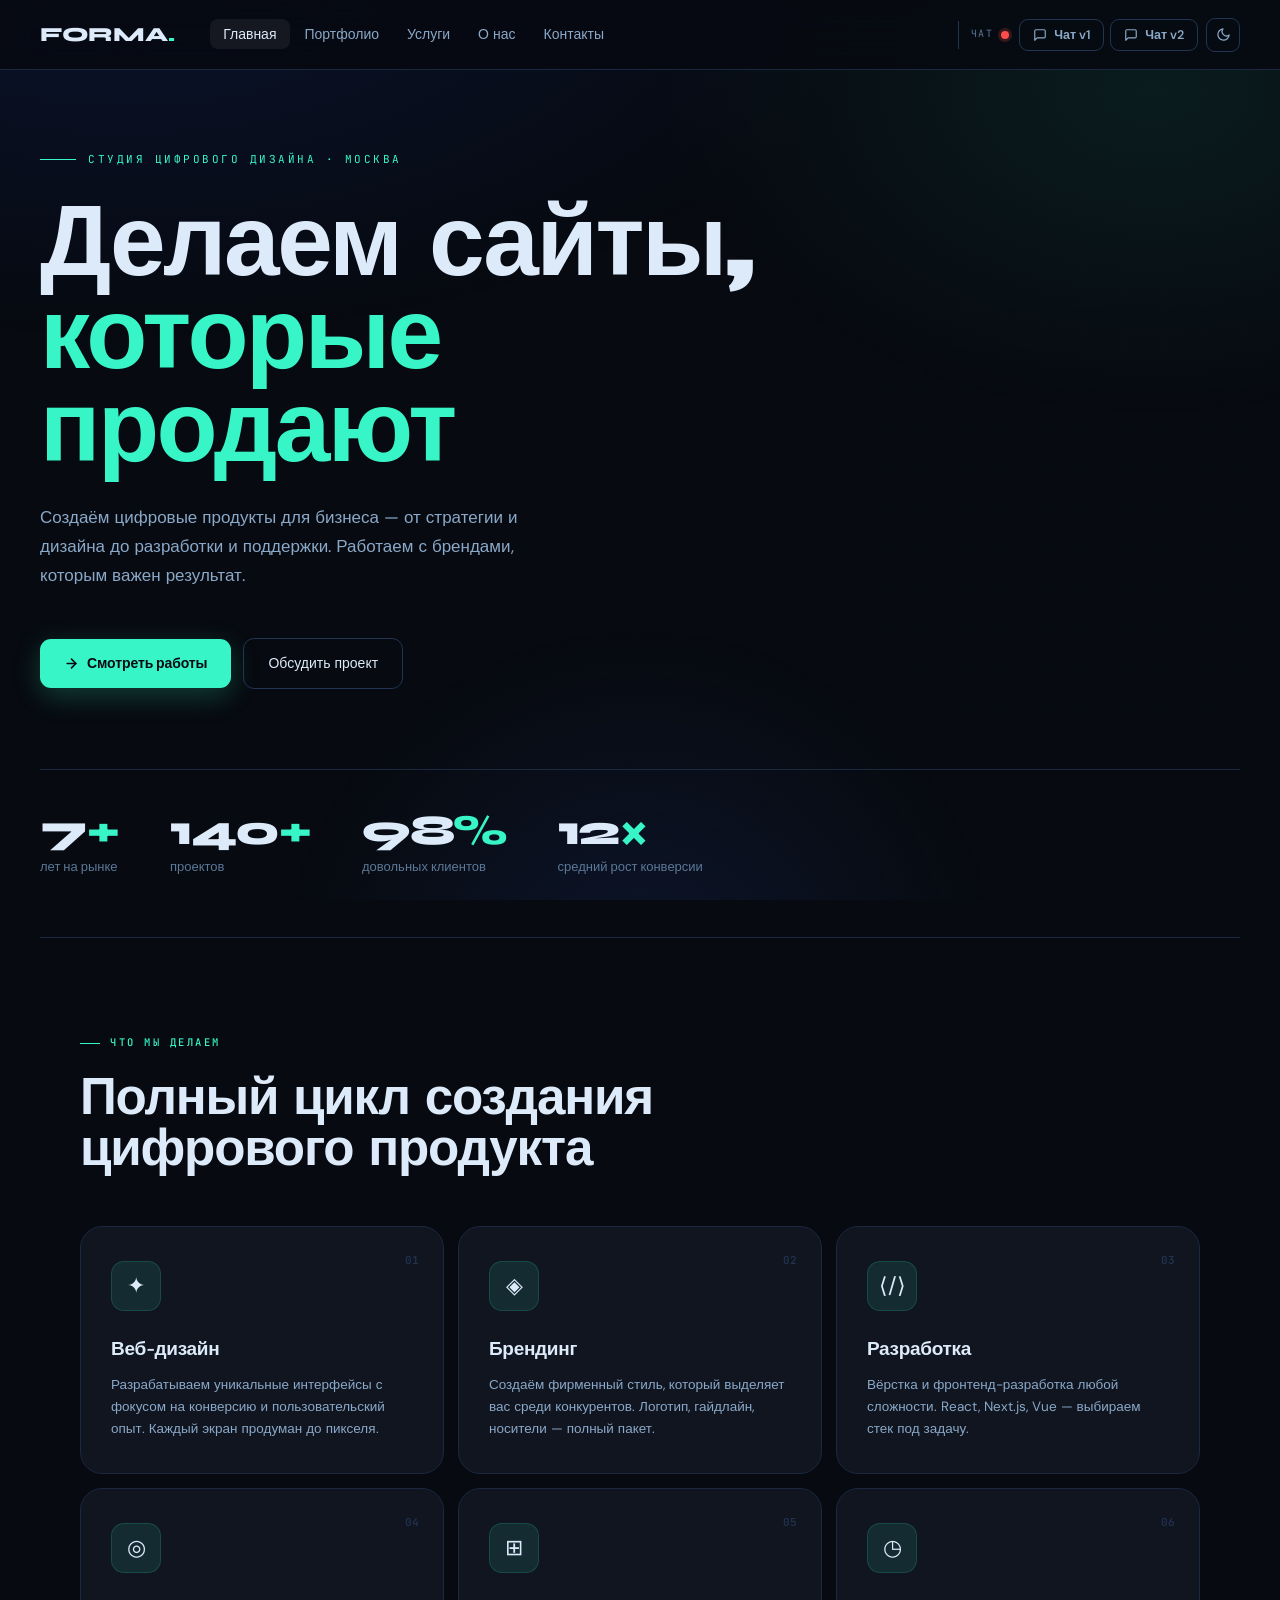
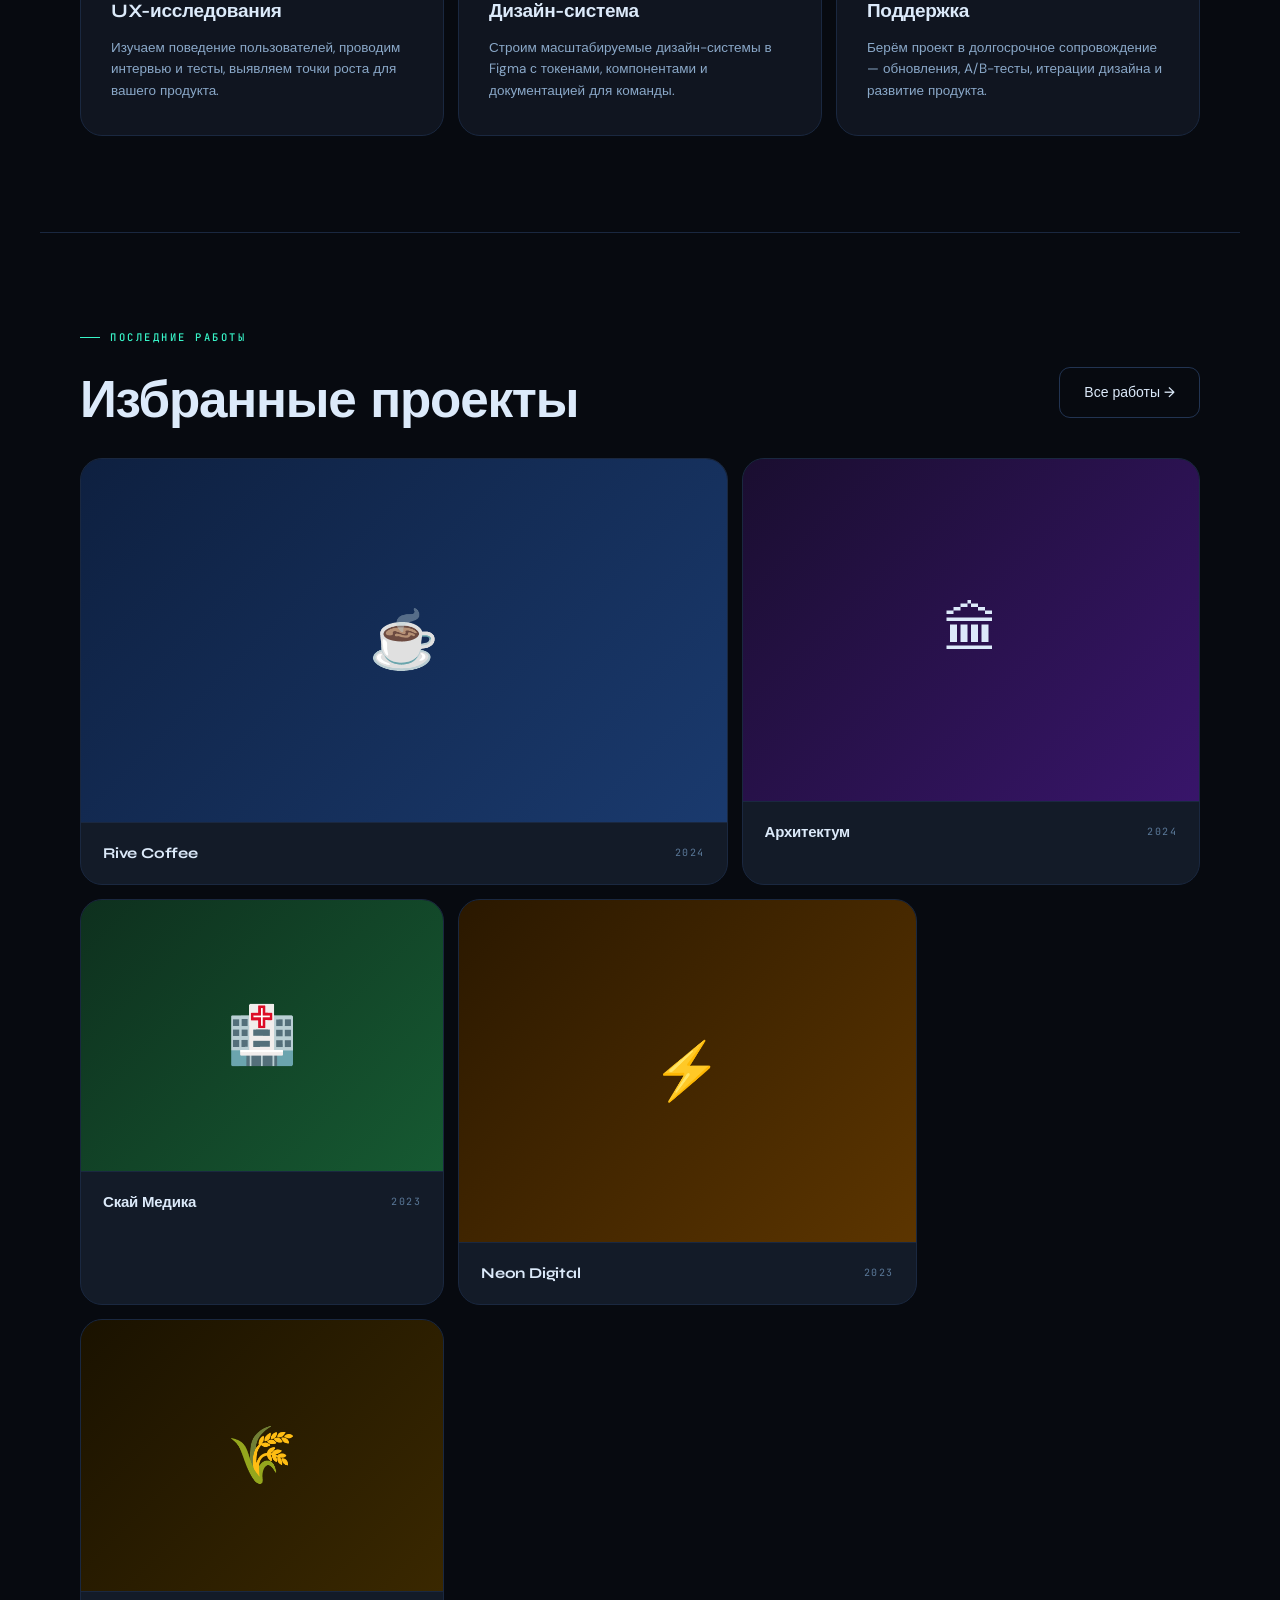
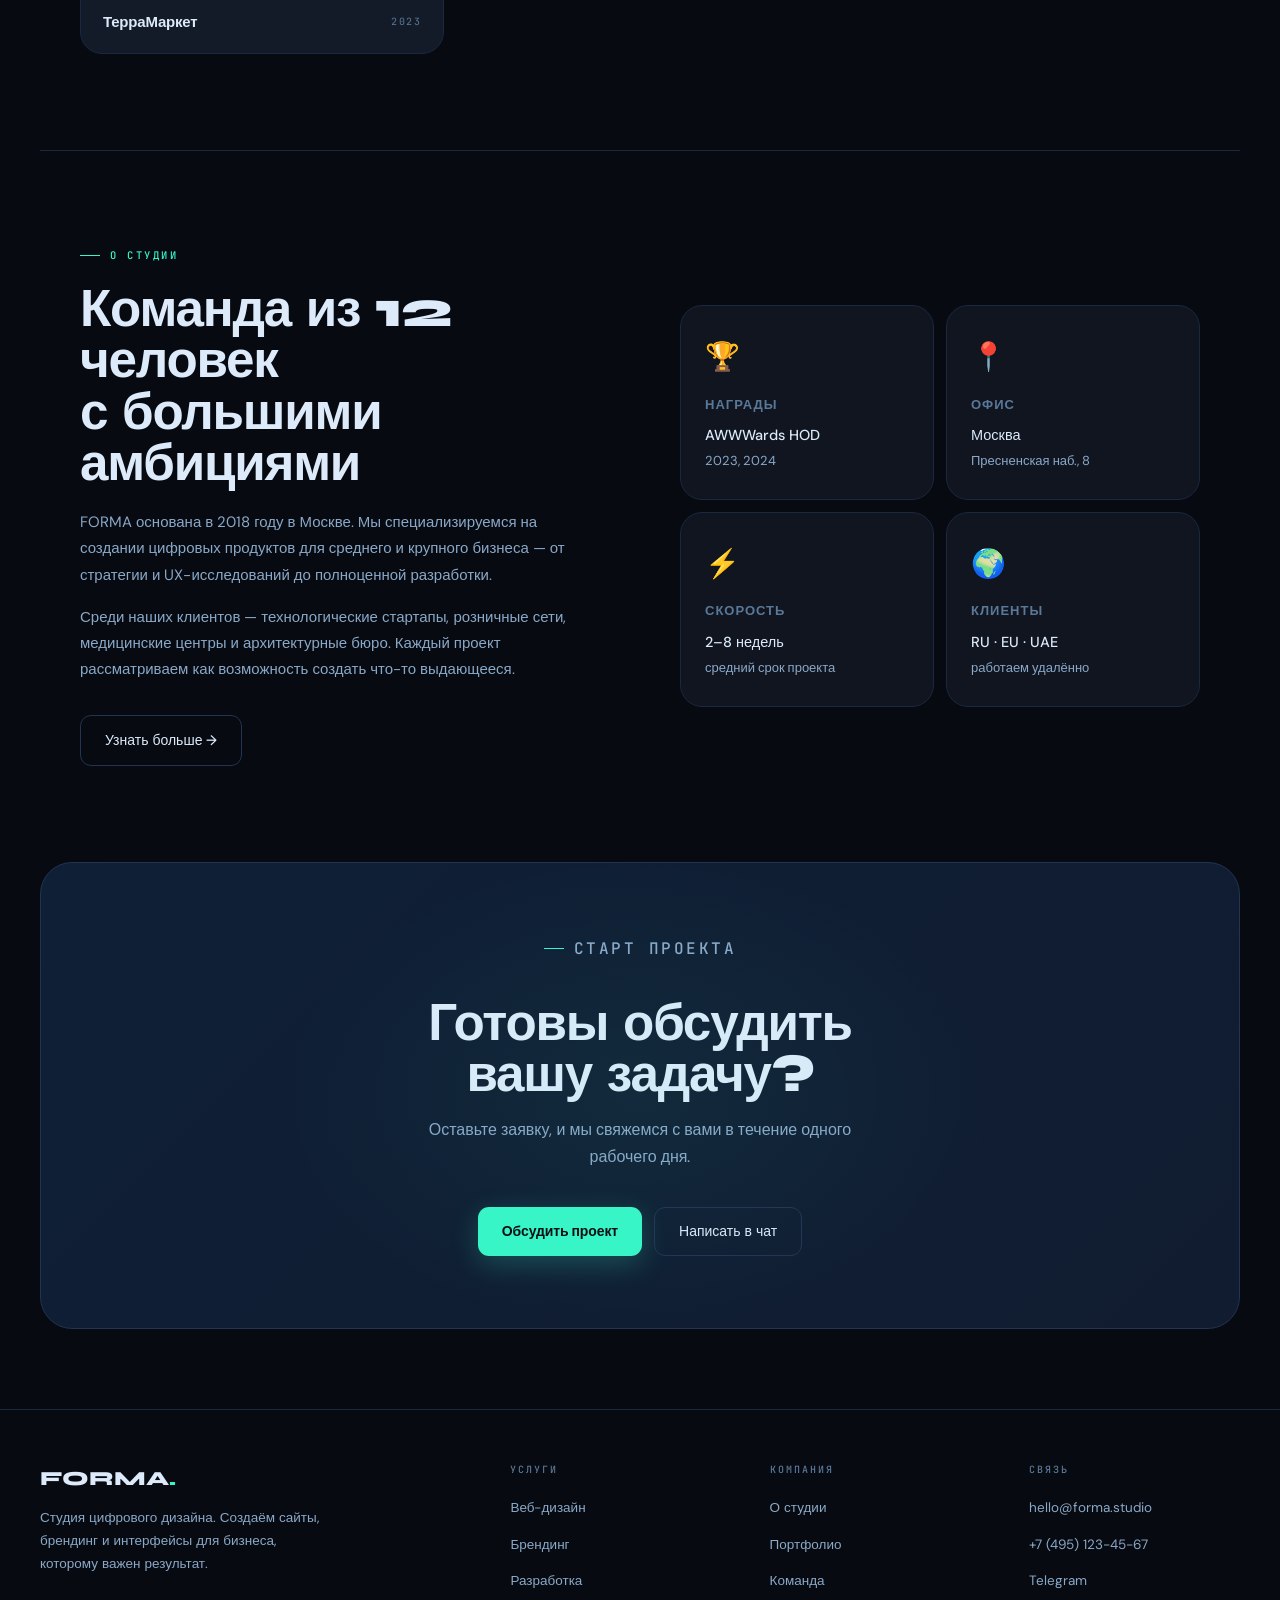
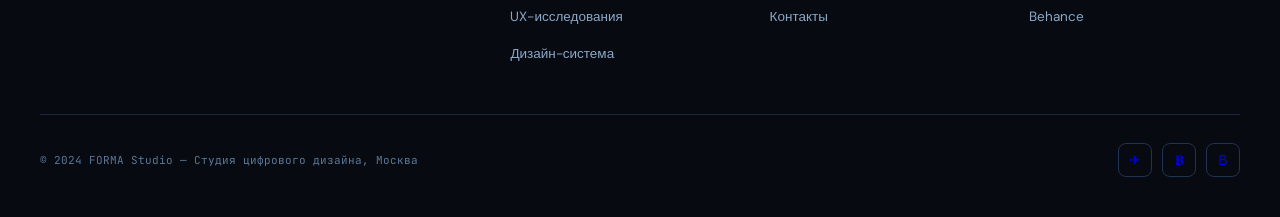
==== commit 5f227463: "v2" ====
--- a/index.html
+++ b/index.html
@@ -4,6 +4,7 @@
   <meta charset="utf-8"/>
   <meta name="viewport" content="width=device-width, initial-scale=1"/>
   <title>FORMA — Студия цифрового дизайна</title>
+  <script>(function(){const t=localStorage.getItem('forma-theme')||'dark';document.documentElement.setAttribute('data-theme',t);})();</script>
   <link rel="stylesheet" href="style.css"/>
   <!-- RobotMIA Widget -->
   <script src="https://chat-dev.robotmia.ru/api/widget/mB58IG0XsrcY33AKE8PPjbnkeQW4ZOfR"></script>
@@ -35,6 +36,9 @@
     </svg>
     Чат v2
   </button>
+  <button class="theme-toggle" id="themeToggle" title="Светлая тема">
+    <svg width="15" height="15" viewBox="0 0 24 24" fill="none" stroke="currentColor" stroke-width="2" stroke-linecap="round" stroke-linejoin="round"><path d="M21 12.79A9 9 0 1 1 11.21 3 7 7 0 0 0 21 12.79z"/></svg>
+  </button>
 </nav>
 
 <main>
@@ -336,6 +340,26 @@
   updateDot();
   // Повторная проверка через 2 с на случай асинхронной загрузки
   setTimeout(updateDot, 2000);
+
+  // ── Theme toggle ──
+  const SUN_SVG = '<svg width="15" height="15" viewBox="0 0 24 24" fill="none" stroke="currentColor" stroke-width="2" stroke-linecap="round" stroke-linejoin="round"><circle cx="12" cy="12" r="5"/><line x1="12" y1="1" x2="12" y2="3"/><line x1="12" y1="21" x2="12" y2="23"/><line x1="4.22" y1="4.22" x2="5.64" y2="5.64"/><line x1="18.36" y1="18.36" x2="19.78" y2="19.78"/><line x1="1" y1="12" x2="3" y2="12"/><line x1="21" y1="12" x2="23" y2="12"/><line x1="4.22" y1="19.78" x2="5.64" y2="18.36"/><line x1="18.36" y1="5.64" x2="19.78" y2="4.22"/></svg>';
+  const MOON_SVG = '<svg width="15" height="15" viewBox="0 0 24 24" fill="none" stroke="currentColor" stroke-width="2" stroke-linecap="round" stroke-linejoin="round"><path d="M21 12.79A9 9 0 1 1 11.21 3 7 7 0 0 0 21 12.79z"/></svg>';
+
+  function applyTheme(theme) {
+    document.documentElement.setAttribute('data-theme', theme);
+    localStorage.setItem('forma-theme', theme);
+    const btn = document.getElementById('themeToggle');
+    if (!btn) return;
+    const isDark = theme === 'dark';
+    btn.innerHTML = isDark ? MOON_SVG : SUN_SVG;
+    btn.title = isDark ? 'Светлая тема' : 'Тёмная тема';
+  }
+
+  applyTheme(localStorage.getItem('forma-theme') || 'dark');
+  document.getElementById('themeToggle').addEventListener('click', () => {
+    const cur = document.documentElement.getAttribute('data-theme') || 'dark';
+    applyTheme(cur === 'dark' ? 'light' : 'dark');
+  });
 </script>
 
 </body>
--- a/style.css
+++ b/style.css
@@ -865,6 +865,216 @@
 ::-webkit-scrollbar-thumb { background: var(--border2); border-radius: 4px; }
 ::-webkit-scrollbar-thumb:hover { background: var(--muted); }
 
+/* ───── THEME TOGGLE BUTTON ───── */
+.theme-toggle {
+  display: flex; align-items: center; justify-content: center;
+  width: 34px; height: 34px;
+  border-radius: 9px;
+  border: 1px solid var(--border2);
+  background: transparent;
+  color: var(--muted2);
+  cursor: pointer;
+  transition: var(--t);
+  flex-shrink: 0;
+  margin-left: 8px;
+}
+.theme-toggle:hover {
+  border-color: var(--border2);
+  background: rgba(255,255,255,.07);
+  color: var(--text);
+  transform: rotate(15deg) scale(1.05);
+}
+.theme-toggle svg { pointer-events: none; transition: var(--t); }
+
+/* ───── LIGHT THEME VARIABLES ───── */
+[data-theme="light"] {
+  --black:       #f0f4fa;
+  --dark:        #e6ecf5;
+  --card:        #ffffff;
+  --card2:       #f5f8fc;
+  --border:      #dce4f0;
+  --border2:     #c2d0e6;
+  --text:        #0c1628;
+  --muted:       #849ab8;
+  --muted2:      #4a6280;
+  --accent:      #0a9a6a;
+  --accent-dim:  rgba(10, 154, 106, .1);
+  --accent2:     #d94010;
+  --accent2-dim: rgba(217, 64, 16, .1);
+  --accent3:     #c08a00;
+  --shadow-sm:   0 4px 16px rgba(0, 30, 80, .07);
+  --shadow-md:   0 8px 32px rgba(0, 30, 80, .10);
+  --shadow-lg:   0 20px 60px rgba(0, 30, 80, .13);
+}
+
+/* ───── LIGHT THEME OVERRIDES ───── */
+[data-theme="light"] body {
+  background: var(--black);
+}
+
+[data-theme="light"] body::before {
+  background:
+    radial-gradient(ellipse 1400px 700px at 10% -5%, rgba(28,72,220,.05), transparent 55%),
+    radial-gradient(ellipse 900px 600px at 90% 10%, rgba(10,154,106,.04), transparent 55%),
+    radial-gradient(ellipse 600px 600px at 50% 110%, rgba(200,215,240,.4), transparent 60%);
+}
+
+[data-theme="light"] .nav {
+  background: rgba(240, 244, 250, .92);
+  border-bottom-color: var(--border);
+}
+
+[data-theme="light"] .nav-links a:hover,
+[data-theme="light"] .nav-links a.active {
+  background: rgba(0,0,0,.05);
+  color: var(--text);
+}
+
+[data-theme="light"] .btn-nav {
+  border-color: var(--border2);
+  color: var(--muted2);
+}
+[data-theme="light"] .btn-nav:hover {
+  border-color: var(--accent);
+  color: var(--accent);
+  background: var(--accent-dim);
+}
+[data-theme="light"] .btn-nav.v2:hover {
+  border-color: var(--accent2);
+  color: var(--accent2);
+  background: var(--accent2-dim);
+}
+[data-theme="light"] .theme-toggle:hover {
+  background: rgba(0,0,0,.05);
+}
+
+[data-theme="light"] .hero-grid-deco {
+  opacity: .07;
+  background-image:
+    linear-gradient(var(--border) 1px, transparent 1px),
+    linear-gradient(90deg, var(--border) 1px, transparent 1px);
+}
+
+[data-theme="light"] .btn-primary {
+  color: #ffffff;
+  box-shadow: 0 8px 28px rgba(10,154,106,.2);
+}
+[data-theme="light"] .btn-primary:hover {
+  box-shadow: 0 14px 36px rgba(10,154,106,.3);
+}
+
+[data-theme="light"] .btn-secondary {
+  border-color: var(--border2);
+  color: var(--text);
+}
+[data-theme="light"] .btn-secondary:hover {
+  border-color: var(--border2);
+  background: rgba(0,0,0,.05);
+}
+
+[data-theme="light"] .service-card::after {
+  background: linear-gradient(135deg, rgba(10,154,106,.06), transparent 55%);
+}
+[data-theme="light"] .service-card:hover {
+  box-shadow: 0 16px 48px rgba(10,154,106,.06);
+}
+[data-theme="light"] .service-icon {
+  background: rgba(10,154,106,.1);
+  border-color: rgba(10,154,106,.2);
+}
+
+[data-theme="light"] .process-item::before {
+  background: linear-gradient(90deg, var(--accent), transparent);
+}
+
+[data-theme="light"] .pricing-card.featured {
+  background: linear-gradient(170deg, #e8f5f0, #ffffff);
+  border-color: rgba(10,154,106,.3);
+  box-shadow: 0 0 40px rgba(10,154,106,.06);
+}
+[data-theme="light"] .pricing-card.featured::before {
+  background: var(--accent);
+}
+
+[data-theme="light"] .cta-section {
+  background: linear-gradient(135deg, #e8f0fc, #edf4ff);
+  border-color: var(--border2);
+}
+[data-theme="light"] .cta-section::before {
+  background: radial-gradient(ellipse 600px 400px at 50% 50%, rgba(10,154,106,.06), transparent 60%);
+}
+
+[data-theme="light"] .widget-panel {
+  background: rgba(220, 228, 240, .5);
+}
+[data-theme="light"] .w-recheck:hover {
+  background: rgba(0,0,0,.05);
+}
+
+[data-theme="light"] .test-btn {
+  background: linear-gradient(180deg, #f0f5fc, #e8eef8);
+  border-color: var(--border2);
+  color: var(--text);
+}
+[data-theme="light"] .test-btn:hover { border-color: var(--border2); filter: brightness(.97); }
+[data-theme="light"] .test-btn.teal  { background: linear-gradient(180deg, #d4f0e8, #c0e8d8); border-color: rgba(10,154,106,.3); color: #0a7a52; }
+[data-theme="light"] .test-btn.teal:hover  { border-color: var(--accent); }
+[data-theme="light"] .test-btn.coral { background: linear-gradient(180deg, #fde8e0, #f8d8cc); border-color: rgba(217,64,16,.3); color: #b83408; }
+[data-theme="light"] .test-btn.coral:hover { border-color: var(--accent2); }
+[data-theme="light"] .test-btn.red   { background: linear-gradient(180deg, #fde0e4, #f8ccd2); border-color: rgba(180,0,30,.2); color: #9a0020; }
+[data-theme="light"] .test-btn.red:hover   { border-color: #cc0030; }
+
+[data-theme="light"] .console-panel {
+  background: #f0f4f8;
+  border-color: var(--border2);
+}
+[data-theme="light"] .console-header {
+  background: #e6ecf5;
+  border-bottom-color: var(--border2);
+}
+[data-theme="light"] .console-body {
+  background: #f0f4f8;
+  color: var(--muted2);
+}
+[data-theme="light"] .log-line.ok   { color: var(--accent); }
+[data-theme="light"] .log-line.err  { color: #c0281a; }
+[data-theme="light"] .log-line.warn { color: var(--accent3); }
+[data-theme="light"] .log-line.info { color: var(--muted2); }
+
+[data-theme="light"] input,
+[data-theme="light"] textarea,
+[data-theme="light"] select {
+  background: var(--card);
+  border-color: var(--border2);
+  color: var(--text);
+}
+[data-theme="light"] input::placeholder,
+[data-theme="light"] textarea::placeholder { color: var(--muted); }
+[data-theme="light"] input:focus,
+[data-theme="light"] textarea:focus,
+[data-theme="light"] select:focus {
+  border-color: var(--accent);
+  box-shadow: 0 0 0 3px rgba(10,154,106,.12);
+}
+
+[data-theme="light"] .section-label { color: var(--accent); }
+[data-theme="light"] .section-label::before { background: var(--accent); }
+
+[data-theme="light"] .hero-eyebrow { color: var(--accent); }
+[data-theme="light"] .hero-eyebrow::before { background: var(--accent); }
+[data-theme="light"] .hero h1 em { color: var(--accent); }
+[data-theme="light"] .stat-num span { color: var(--accent); }
+
+[data-theme="light"] .footer-social a:hover { background: rgba(0,0,0,.05); }
+[data-theme="light"] ::-webkit-scrollbar-track { background: var(--dark); }
+[data-theme="light"] ::-webkit-scrollbar-thumb { background: var(--border2); }
+
+[data-theme="light"] .tag.green { background: rgba(10,154,106,.1); border-color: rgba(10,154,106,.3); }
+[data-theme="light"] .tag.orange { background: rgba(217,64,16,.1); border-color: rgba(217,64,16,.3); }
+[data-theme="light"] .tag.yellow { background: rgba(192,138,0,.1); border-color: rgba(192,138,0,.3); }
+
+[data-theme="light"] .nav-divider { background: var(--border2); }
+
 /* ───── RESPONSIVE ───── */
 @media (max-width: 1024px) {
   .footer-top { grid-template-columns: 1fr 1fr; }
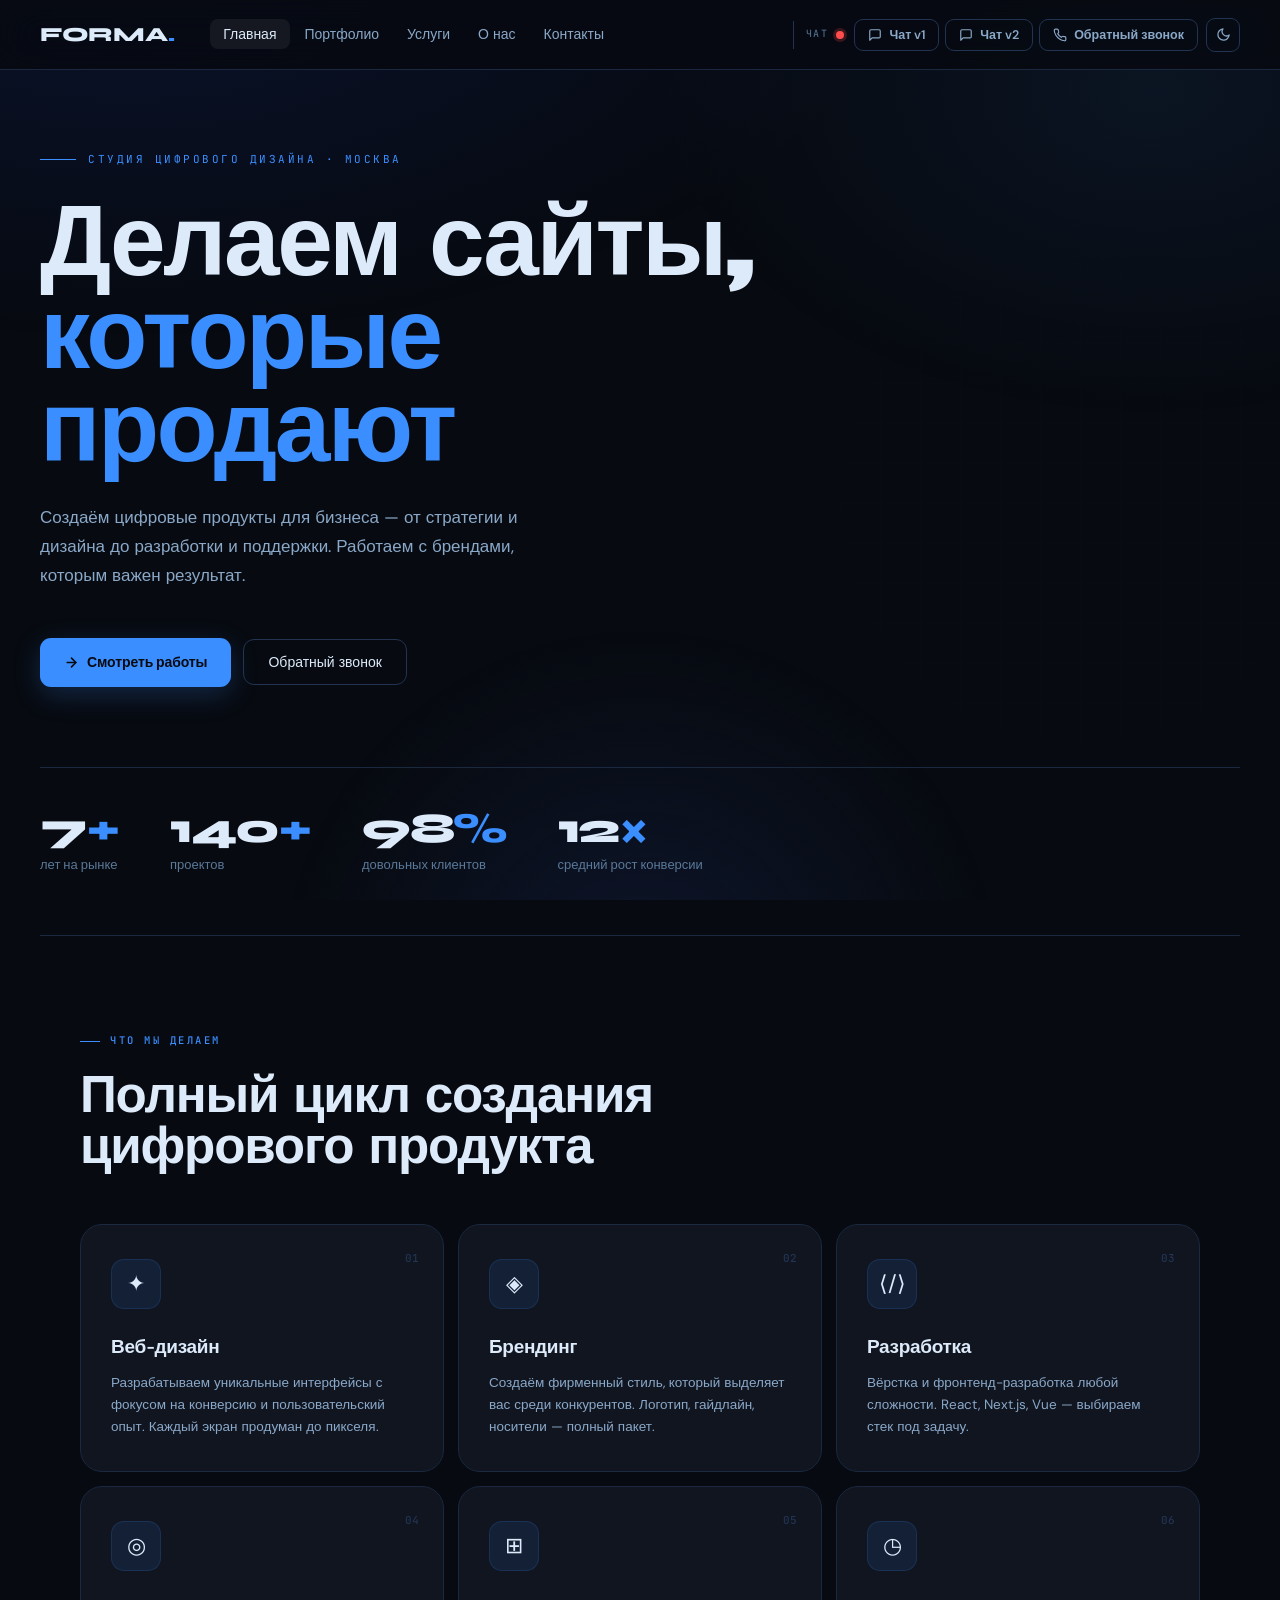
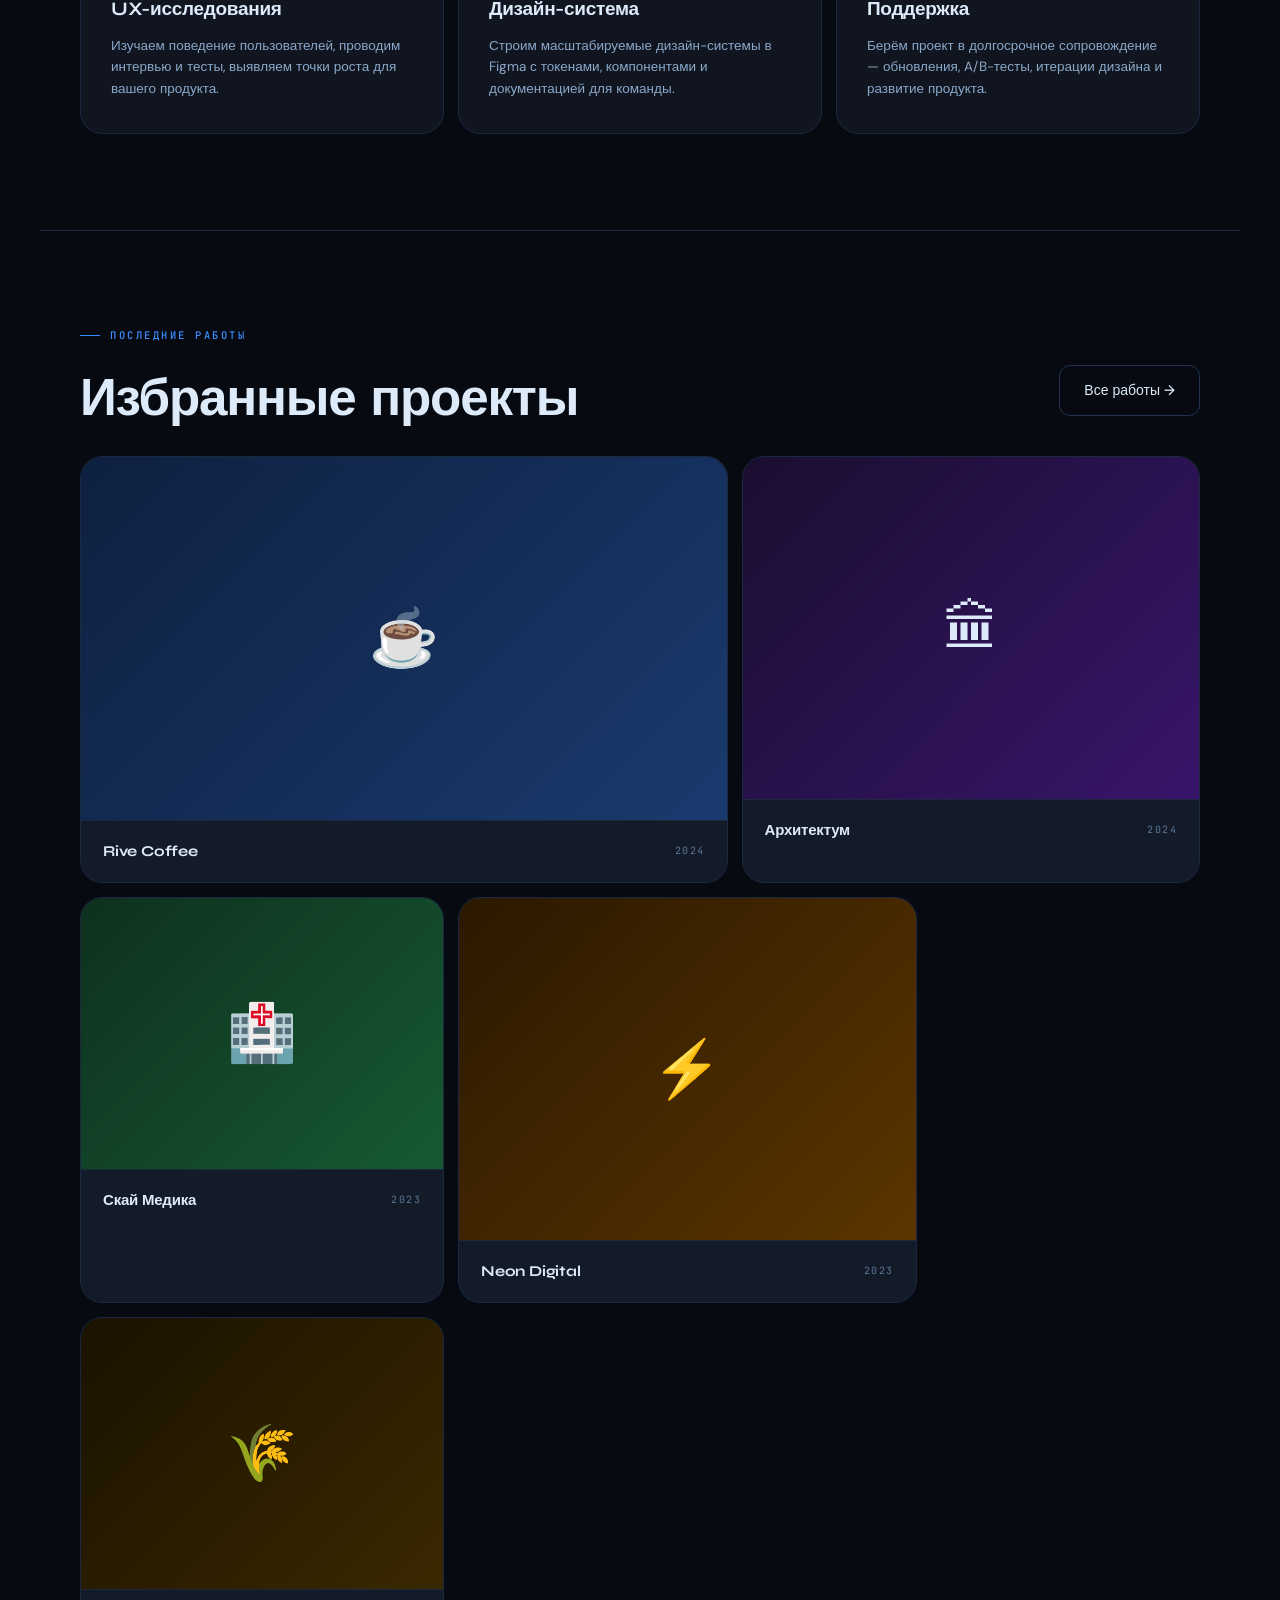
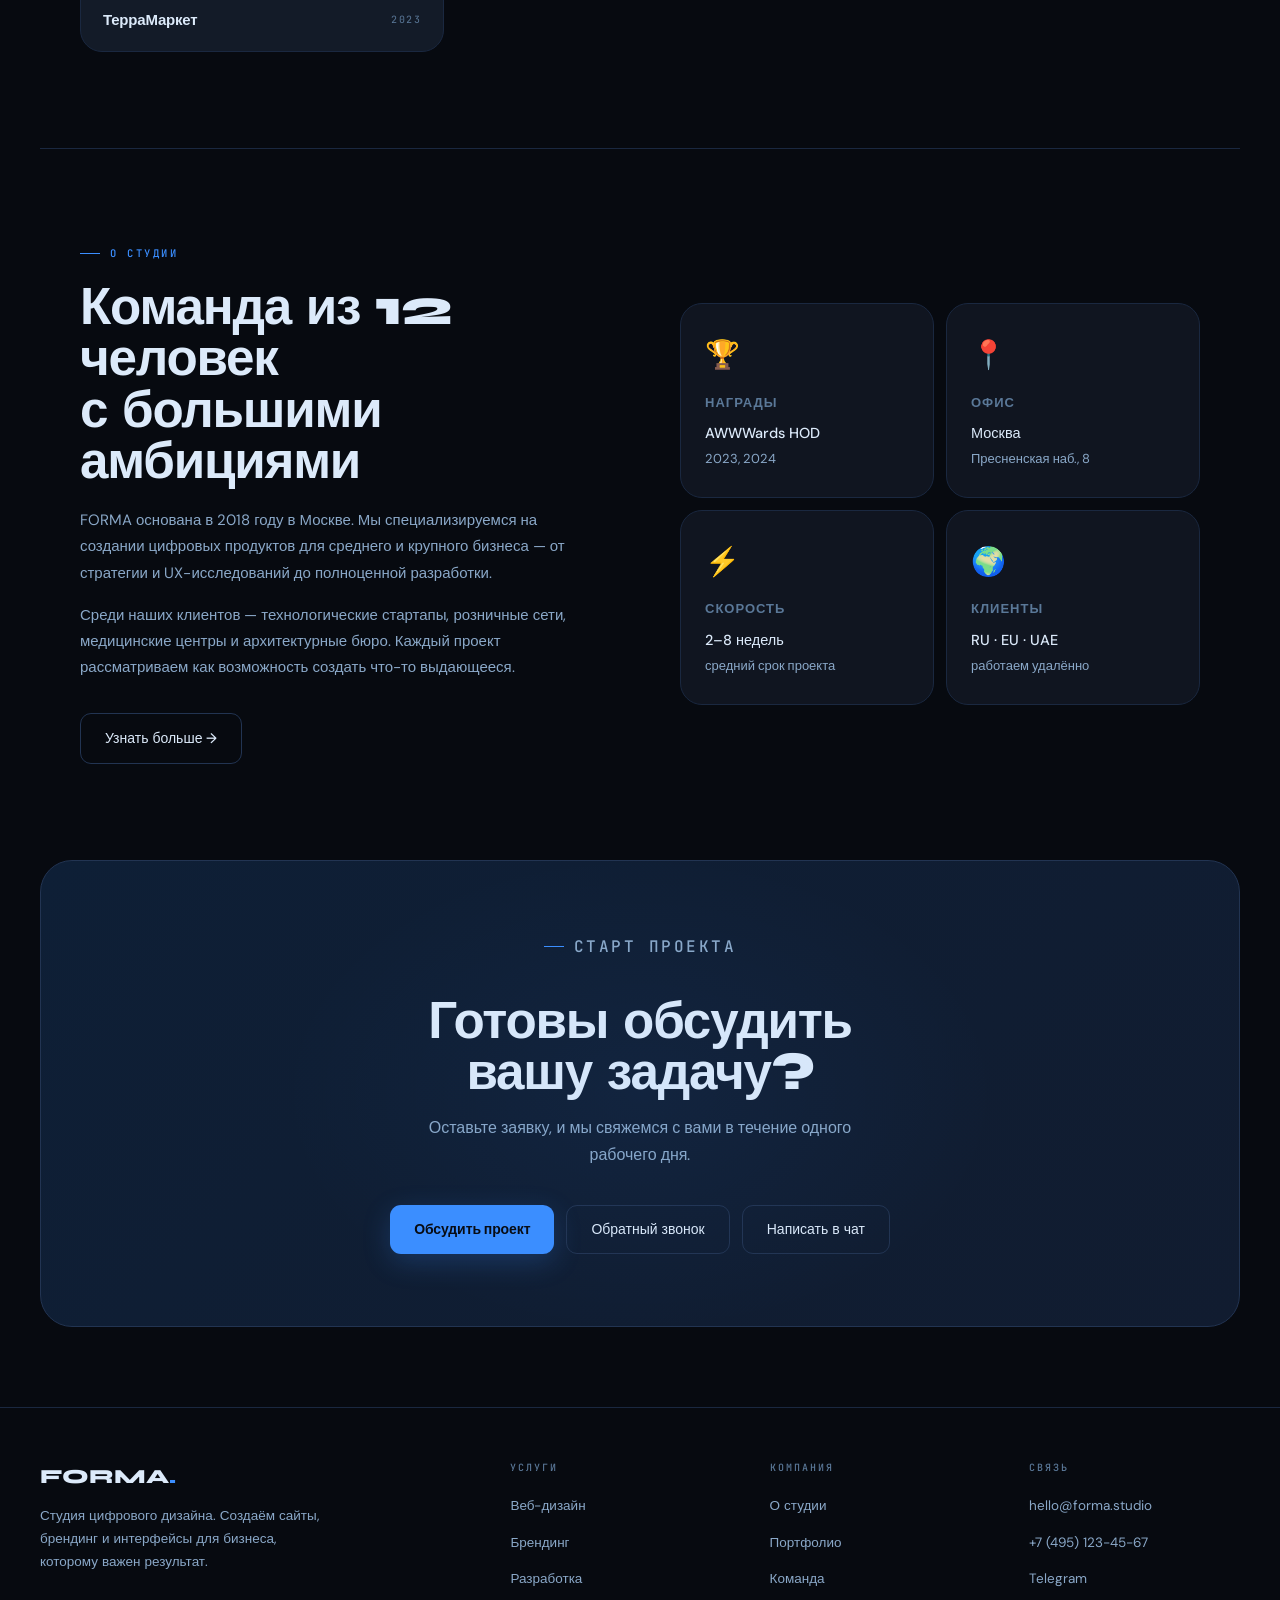
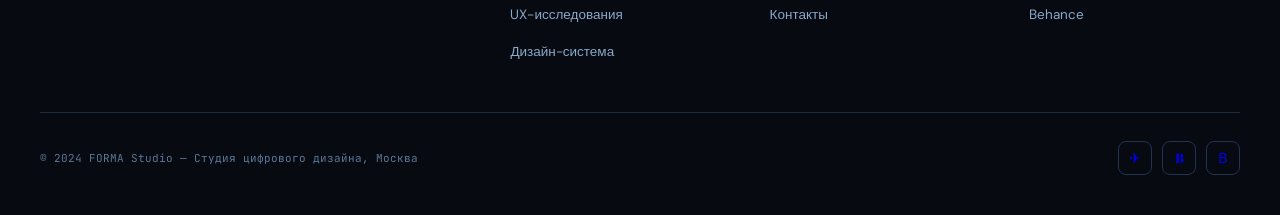
==== commit 97ba7b49: "openCallbackWindow" ====
--- a/index.html
+++ b/index.html
@@ -6,6 +6,7 @@
   <title>FORMA — Студия цифрового дизайна</title>
   <script>(function(){const t=localStorage.getItem('forma-theme')||'dark';document.documentElement.setAttribute('data-theme',t);})();</script>
   <link rel="stylesheet" href="style.css"/>
+  <script defer src="callback.js"></script>
   <!-- RobotMIA Widget -->
   <script src="https://chat-dev.robotmia.ru/api/widget/mB58IG0XsrcY33AKE8PPjbnkeQW4ZOfR"></script>
 </head>
@@ -36,6 +37,12 @@
     </svg>
     Чат v2
   </button>
+  <button class="btn-nav callback-nav" onclick="openCallbackWindow()" style="margin-left:6px" title="openCallbackWindow()">
+    <svg width="14" height="14" viewBox="0 0 24 24" fill="none" stroke="currentColor" stroke-width="2" stroke-linecap="round" stroke-linejoin="round">
+      <path d="M22 16.92v3a2 2 0 0 1-2.18 2 19.8 19.8 0 0 1-8.63-3.07 19.5 19.5 0 0 1-6-6A19.8 19.8 0 0 1 2.12 4.18 2 2 0 0 1 4.11 2h3a2 2 0 0 1 2 1.72c.12.9.32 1.77.59 2.61a2 2 0 0 1-.45 2.11L8 9.69a16 16 0 0 0 6.31 6.31l1.25-1.25a2 2 0 0 1 2.11-.45c.84.27 1.71.47 2.61.59A2 2 0 0 1 22 16.92z"/>
+    </svg>
+    Обратный звонок
+  </button>
   <button class="theme-toggle" id="themeToggle" title="Светлая тема">
     <svg width="15" height="15" viewBox="0 0 24 24" fill="none" stroke="currentColor" stroke-width="2" stroke-linecap="round" stroke-linejoin="round"><path d="M21 12.79A9 9 0 1 1 11.21 3 7 7 0 0 0 21 12.79z"/></svg>
   </button>
@@ -59,7 +66,7 @@
         <svg width="15" height="15" viewBox="0 0 24 24" fill="none" stroke="currentColor" stroke-width="2.5" stroke-linecap="round" stroke-linejoin="round"><path d="M5 12h14"/><path d="m12 5 7 7-7 7"/></svg>
         Смотреть работы
       </a>
-      <a href="contact.html" class="btn-secondary">Обсудить проект</a>
+      <button class="btn-secondary" onclick="openCallbackWindow()">Обратный звонок</button>
     </div>
     <div class="hero-stats">
       <div class="stat">
@@ -261,6 +268,7 @@
   <p>Оставьте заявку, и мы свяжемся с вами в течение одного рабочего дня.</p>
   <div class="cta-btns">
     <a href="contact.html" class="btn-primary">Обсудить проект</a>
+    <button class="btn-secondary" onclick="openCallbackWindow()">Обратный звонок</button>
     <button class="btn-secondary" onclick="safeOpen('v1')">Написать в чат</button>
   </div>
 </div>
--- a/style.css
+++ b/style.css
@@ -10,8 +10,8 @@
   --text:        #dceafa;
   --muted:       #5a7898;
   --muted2:      #8aa8c8;
-  --accent:      #38f5c8;
-  --accent-dim:  rgba(56,245,200,.1);
+  --accent:      #3b8eff;
+  --accent-dim:  rgba(59,142,255,.1);
   --accent2:     #ff5e3a;
   --accent2-dim: rgba(255,94,58,.1);
   --accent3:     #f0c330;
@@ -47,7 +47,7 @@
   position: fixed; inset: 0;
   background:
     radial-gradient(ellipse 1400px 700px at 10% -5%, rgba(28,72,220,.14), transparent 55%),
-    radial-gradient(ellipse 900px 600px at 90% 10%, rgba(56,245,200,.08), transparent 55%),
+    radial-gradient(ellipse 900px 600px at 90% 10%, rgba(59,142,255,.08), transparent 55%),
     radial-gradient(ellipse 600px 600px at 50% 110%, rgba(15,25,50,.8), transparent 60%);
   pointer-events: none;
   z-index: 0;
@@ -120,7 +120,7 @@
   flex-shrink: 0;
   transition: var(--t);
 }
-.w-dot.ok  { background: var(--accent);  box-shadow: 0 0 0 3px rgba(56,245,200,.2); }
+.w-dot.ok  { background: var(--accent);  box-shadow: 0 0 0 3px rgba(59,142,255,.2); }
 .w-dot.err { background: #ff4d4d;        box-shadow: 0 0 0 3px rgba(255,77,77,.2); }
 
 .btn-nav {
@@ -238,13 +238,13 @@
   font-family: var(--f-body); font-size: 14px; font-weight: 700;
   cursor: pointer; text-decoration: none;
   transition: var(--t);
-  box-shadow: 0 8px 28px rgba(56,245,200,.22);
+  box-shadow: 0 8px 28px rgba(59,142,255,.22);
   letter-spacing: -.1px;
 }
 .btn-primary:hover {
-  background: #5cffda;
+  background: #6aa8ff;
   transform: translateY(-2px);
-  box-shadow: 0 14px 36px rgba(56,245,200,.32);
+  box-shadow: 0 14px 36px rgba(59,142,255,.32);
 }
 
 .btn-secondary {
@@ -263,6 +263,133 @@
   transform: translateY(-1px);
 }
 
+/* Callback modal */
+body.callback-lock { overflow: hidden; }
+
+.callback-modal {
+  position: fixed;
+  inset: 0;
+  z-index: 3000;
+  display: flex;
+  align-items: center;
+  justify-content: center;
+  padding: 24px;
+  opacity: 0;
+  pointer-events: none;
+  transition: opacity .2s var(--ease);
+}
+.callback-modal.is-open {
+  opacity: 1;
+  pointer-events: auto;
+}
+.callback-backdrop {
+  position: absolute;
+  inset: 0;
+  background: rgba(3, 6, 12, .72);
+  backdrop-filter: blur(12px);
+}
+.callback-dialog {
+  position: relative;
+  width: min(100%, 420px);
+  padding: 30px;
+  border: 1px solid var(--border2);
+  border-radius: 16px;
+  background: linear-gradient(180deg, var(--card2), var(--card));
+  box-shadow: var(--shadow-lg);
+  transform: translateY(14px) scale(.98);
+  transition: transform .2s var(--ease);
+}
+.callback-modal.is-open .callback-dialog { transform: translateY(0) scale(1); }
+.callback-close {
+  position: absolute;
+  top: 14px;
+  right: 14px;
+  display: inline-flex;
+  align-items: center;
+  justify-content: center;
+  width: 34px;
+  height: 34px;
+  border: 1px solid var(--border2);
+  border-radius: 9px;
+  background: transparent;
+  color: var(--muted2);
+  cursor: pointer;
+  transition: var(--t);
+}
+.callback-close:hover {
+  color: var(--text);
+  background: rgba(255,255,255,.07);
+}
+.callback-label {
+  font-family: var(--f-mono);
+  font-size: 10px;
+  color: var(--accent);
+  letter-spacing: 1.8px;
+  text-transform: uppercase;
+  margin-bottom: 10px;
+}
+.callback-dialog h3 {
+  font-family: var(--f-display);
+  font-size: 28px;
+  line-height: 1.1;
+  color: var(--text);
+  margin-bottom: 12px;
+}
+.callback-text {
+  color: var(--muted2);
+  font-size: 14px;
+  line-height: 1.65;
+  margin-bottom: 24px;
+}
+.callback-form {
+  display: flex;
+  flex-direction: column;
+  gap: 9px;
+}
+.callback-form label {
+  font-family: var(--f-mono);
+  font-size: 11px;
+  color: var(--muted);
+  letter-spacing: 1px;
+  text-transform: uppercase;
+}
+.callback-form input {
+  width: 100%;
+  min-height: 48px;
+}
+.callback-error {
+  min-height: 18px;
+  color: #ff7a7a;
+  font-size: 13px;
+  line-height: 1.35;
+}
+.callback-submit {
+  width: 100%;
+  justify-content: center;
+  margin-top: 2px;
+}
+.callback-success {
+  text-align: center;
+  padding-top: 6px;
+}
+.callback-success-icon {
+  display: inline-flex;
+  align-items: center;
+  justify-content: center;
+  width: 48px;
+  height: 48px;
+  margin-bottom: 16px;
+  border-radius: 50%;
+  background: var(--accent-dim);
+  color: var(--accent);
+  font-size: 26px;
+  font-weight: 800;
+}
+.callback-success p {
+  color: var(--muted2);
+  margin: 0 0 22px;
+}
+
 /* ───── SECTIONS ───── */
 section {
   padding: 96px 40px;
@@ -311,16 +438,16 @@
   opacity: 0; transition: opacity .3s var(--ease);
 }
 .service-card:hover {
-  border-color: rgba(56,245,200,.3);
+  border-color: rgba(59,142,255,.3);
   transform: translateY(-4px);
-  box-shadow: 0 16px 48px rgba(56,245,200,.07);
+  box-shadow: 0 16px 48px rgba(59,142,255,.07);
 }
 .service-card:hover::after { opacity: 1; }
 
 .service-icon {
   width: 50px; height: 50px; border-radius: 13px;
   background: var(--accent-dim);
-  border: 1px solid rgba(56,245,200,.15);
+  border: 1px solid rgba(59,142,255,.15);
   display: flex; align-items: center; justify-content: center;
   font-size: 22px; margin-bottom: 22px;
   position: relative; z-index: 1;
@@ -498,9 +625,9 @@
   position: relative;
 }
 .pricing-card.featured {
-  border-color: rgba(56,245,200,.3);
+  border-color: rgba(59,142,255,.3);
   background: linear-gradient(170deg, #0e1f36, var(--card));
-  box-shadow: 0 0 40px rgba(56,245,200,.06);
+  box-shadow: 0 0 40px rgba(59,142,255,.06);
 }
 .pricing-card.featured::before {
   content: 'Популярный';
@@ -629,7 +756,7 @@
 input::placeholder, textarea::placeholder { color: var(--muted); }
 input:focus, textarea:focus, select:focus {
   border-color: var(--accent);
-  box-shadow: 0 0 0 3px rgba(56,245,200,.1);
+  box-shadow: 0 0 0 3px rgba(59,142,255,.1);
 }
 select option { background: var(--card2); }
 textarea { resize: vertical; min-height: 130px; }
@@ -660,7 +787,7 @@
   font-family: var(--f-mono); font-size: 10.5px;
   color: var(--muted2); text-transform: uppercase; letter-spacing: 1px;
 }
-.tag.green  { border-color: rgba(56,245,200,.25); color: var(--accent); background: var(--accent-dim); }
+.tag.green  { border-color: rgba(59,142,255,.25); color: var(--accent); background: var(--accent-dim); }
 .tag.orange { border-color: rgba(255,94,58,.25); color: var(--accent2); background: var(--accent2-dim); }
 .tag.yellow { border-color: rgba(240,195,48,.25); color: var(--accent3); background: rgba(240,195,48,.08); }
 
@@ -677,7 +804,7 @@
 .cta-section::before {
   content: '';
   position: absolute; inset: 0;
-  background: radial-gradient(ellipse 600px 400px at 50% 50%, rgba(56,245,200,.06), transparent 60%);
+  background: radial-gradient(ellipse 600px 400px at 50% 50%, rgba(59,142,255,.06), transparent 60%);
   pointer-events: none;
 }
 .cta-section h2 {
@@ -897,8 +1024,8 @@
   --text:        #0c1628;
   --muted:       #849ab8;
   --muted2:      #4a6280;
-  --accent:      #0a9a6a;
-  --accent-dim:  rgba(10, 154, 106, .1);
+  --accent:      #1a6fd4;
+  --accent-dim:  rgba(26, 111, 212, .1);
   --accent2:     #d94010;
   --accent2-dim: rgba(217, 64, 16, .1);
   --accent3:     #c08a00;
@@ -915,7 +1042,7 @@
 [data-theme="light"] body::before {
   background:
     radial-gradient(ellipse 1400px 700px at 10% -5%, rgba(28,72,220,.05), transparent 55%),
-    radial-gradient(ellipse 900px 600px at 90% 10%, rgba(10,154,106,.04), transparent 55%),
+    radial-gradient(ellipse 900px 600px at 90% 10%, rgba(26,111,212,.04), transparent 55%),
     radial-gradient(ellipse 600px 600px at 50% 110%, rgba(200,215,240,.4), transparent 60%);
 }
 
@@ -957,10 +1084,10 @@
 
 [data-theme="light"] .btn-primary {
   color: #ffffff;
-  box-shadow: 0 8px 28px rgba(10,154,106,.2);
+  box-shadow: 0 8px 28px rgba(26,111,212,.2);
 }
 [data-theme="light"] .btn-primary:hover {
-  box-shadow: 0 14px 36px rgba(10,154,106,.3);
+  box-shadow: 0 14px 36px rgba(26,111,212,.3);
 }
 
 [data-theme="light"] .btn-secondary {
@@ -972,15 +1099,22 @@
   background: rgba(0,0,0,.05);
 }
 
+[data-theme="light"] .callback-backdrop {
+  background: rgba(220, 228, 240, .78);
+}
+[data-theme="light"] .callback-close:hover {
+  background: rgba(0,0,0,.05);
+}
+
 [data-theme="light"] .service-card::after {
-  background: linear-gradient(135deg, rgba(10,154,106,.06), transparent 55%);
+  background: linear-gradient(135deg, rgba(26,111,212,.06), transparent 55%);
 }
 [data-theme="light"] .service-card:hover {
-  box-shadow: 0 16px 48px rgba(10,154,106,.06);
+  box-shadow: 0 16px 48px rgba(26,111,212,.06);
 }
 [data-theme="light"] .service-icon {
-  background: rgba(10,154,106,.1);
-  border-color: rgba(10,154,106,.2);
+  background: rgba(26,111,212,.1);
+  border-color: rgba(26,111,212,.2);
 }
 
 [data-theme="light"] .process-item::before {
@@ -989,8 +1123,8 @@
 
 [data-theme="light"] .pricing-card.featured {
   background: linear-gradient(170deg, #e8f5f0, #ffffff);
-  border-color: rgba(10,154,106,.3);
-  box-shadow: 0 0 40px rgba(10,154,106,.06);
+  border-color: rgba(26,111,212,.3);
+  box-shadow: 0 0 40px rgba(26,111,212,.06);
 }
 [data-theme="light"] .pricing-card.featured::before {
   background: var(--accent);
@@ -1001,7 +1135,7 @@
   border-color: var(--border2);
 }
 [data-theme="light"] .cta-section::before {
-  background: radial-gradient(ellipse 600px 400px at 50% 50%, rgba(10,154,106,.06), transparent 60%);
+  background: radial-gradient(ellipse 600px 400px at 50% 50%, rgba(26,111,212,.06), transparent 60%);
 }
 
 [data-theme="light"] .widget-panel {
@@ -1017,7 +1151,7 @@
   color: var(--text);
 }
 [data-theme="light"] .test-btn:hover { border-color: var(--border2); filter: brightness(.97); }
-[data-theme="light"] .test-btn.teal  { background: linear-gradient(180deg, #d4f0e8, #c0e8d8); border-color: rgba(10,154,106,.3); color: #0a7a52; }
+[data-theme="light"] .test-btn.teal  { background: linear-gradient(180deg, #d4e6f8, #c0d4f5); border-color: rgba(26,111,212,.3); color: #1558a8; }
 [data-theme="light"] .test-btn.teal:hover  { border-color: var(--accent); }
 [data-theme="light"] .test-btn.coral { background: linear-gradient(180deg, #fde8e0, #f8d8cc); border-color: rgba(217,64,16,.3); color: #b83408; }
 [data-theme="light"] .test-btn.coral:hover { border-color: var(--accent2); }
@@ -1054,7 +1188,7 @@
 [data-theme="light"] textarea:focus,
 [data-theme="light"] select:focus {
   border-color: var(--accent);
-  box-shadow: 0 0 0 3px rgba(10,154,106,.12);
+  box-shadow: 0 0 0 3px rgba(26,111,212,.12);
 }
 
 [data-theme="light"] .section-label { color: var(--accent); }
@@ -1069,7 +1203,7 @@
 [data-theme="light"] ::-webkit-scrollbar-track { background: var(--dark); }
 [data-theme="light"] ::-webkit-scrollbar-thumb { background: var(--border2); }
 
-[data-theme="light"] .tag.green { background: rgba(10,154,106,.1); border-color: rgba(10,154,106,.3); }
+[data-theme="light"] .tag.green { background: rgba(26,111,212,.1); border-color: rgba(26,111,212,.3); }
 [data-theme="light"] .tag.orange { background: rgba(217,64,16,.1); border-color: rgba(217,64,16,.3); }
 [data-theme="light"] .tag.yellow { background: rgba(192,138,0,.1); border-color: rgba(192,138,0,.3); }
 
@@ -1084,6 +1218,7 @@
   .nav { padding: 0 20px; }
   .nav-links { display: none; }
   .nav-widget-label { display: none; }
+  .callback-nav { display: none; }
   .hero, .page-header { padding: 60px 20px 48px; }
   section { padding: 60px 20px; }
   .cta-section { margin: 0 20px 60px; padding: 48px 28px; }
@@ -1097,3 +1232,8 @@
   .c4 { grid-column: span 12; }
   .c3 { grid-column: span 6; }
 }
+@media (max-width: 480px) {
+  .callback-modal { padding: 14px; }
+  .callback-dialog { padding: 26px 20px 22px; }
+  .callback-dialog h3 { font-size: 24px; }
+}
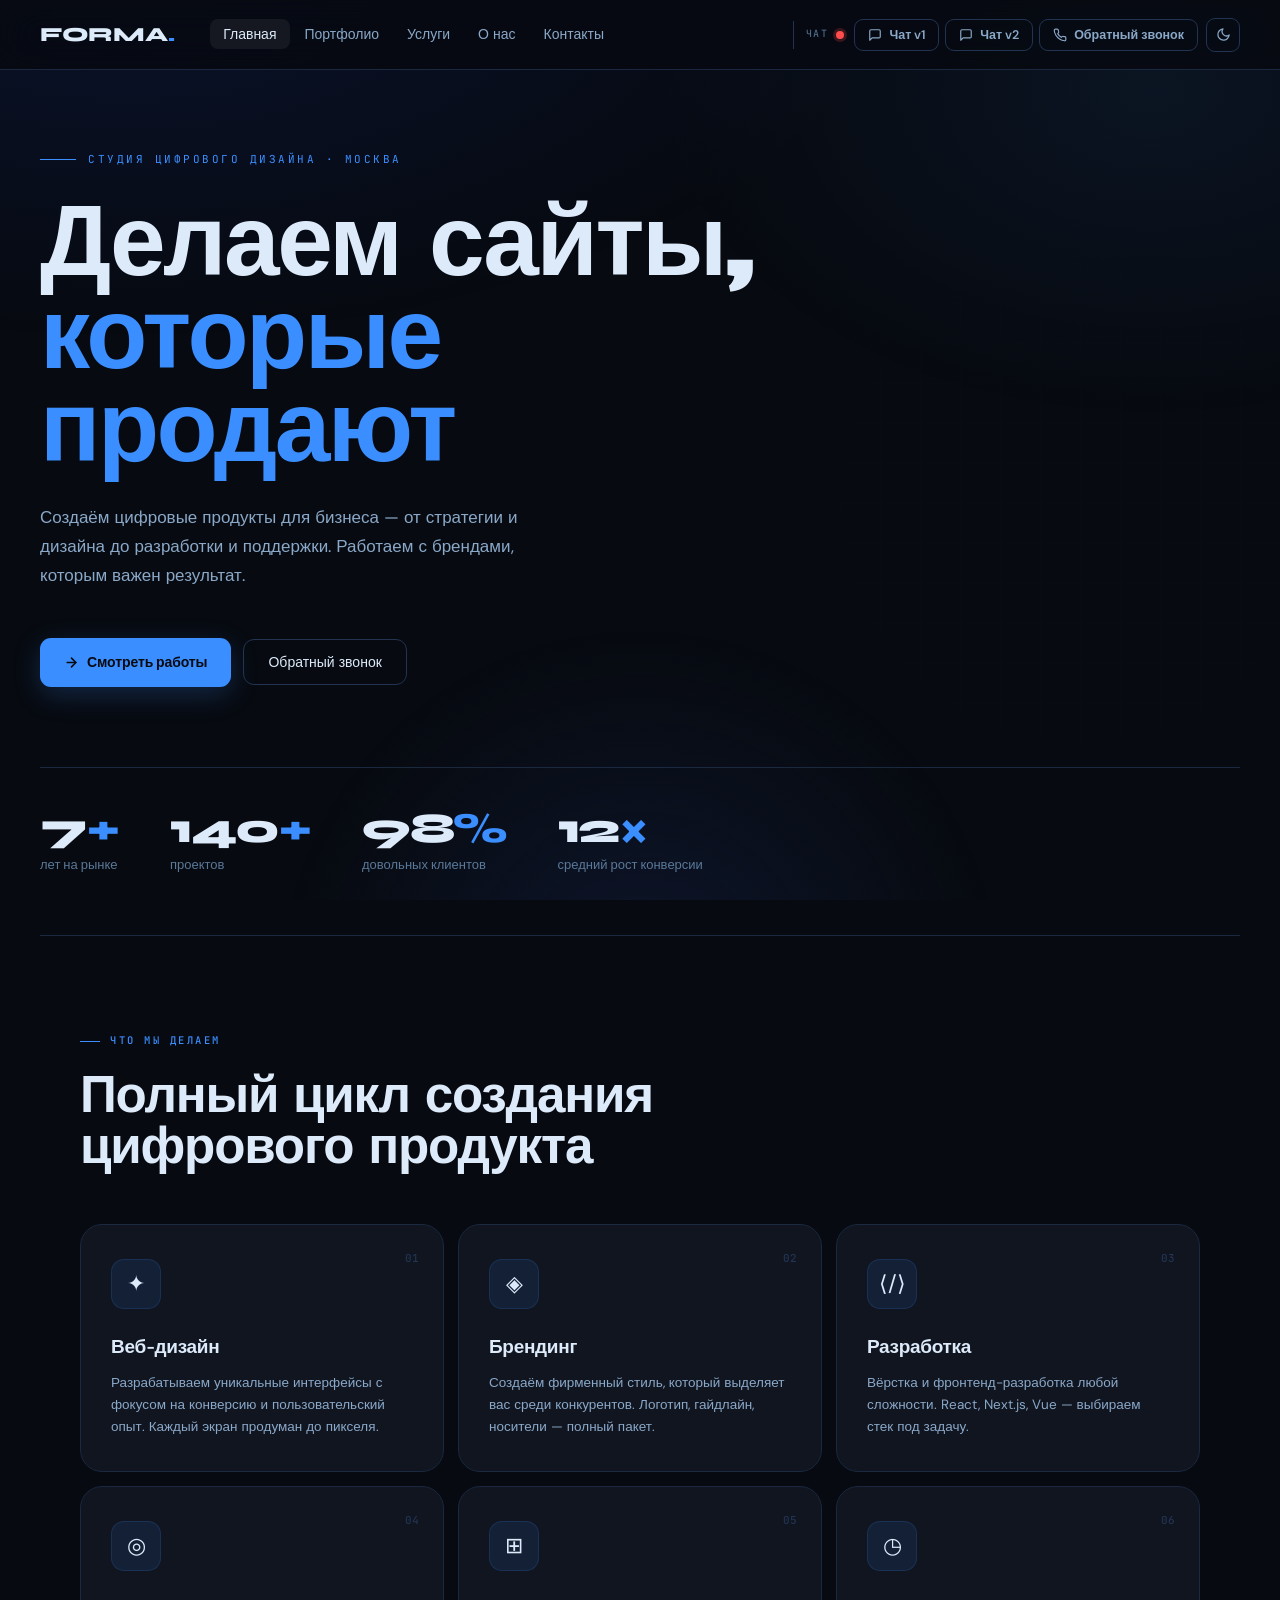
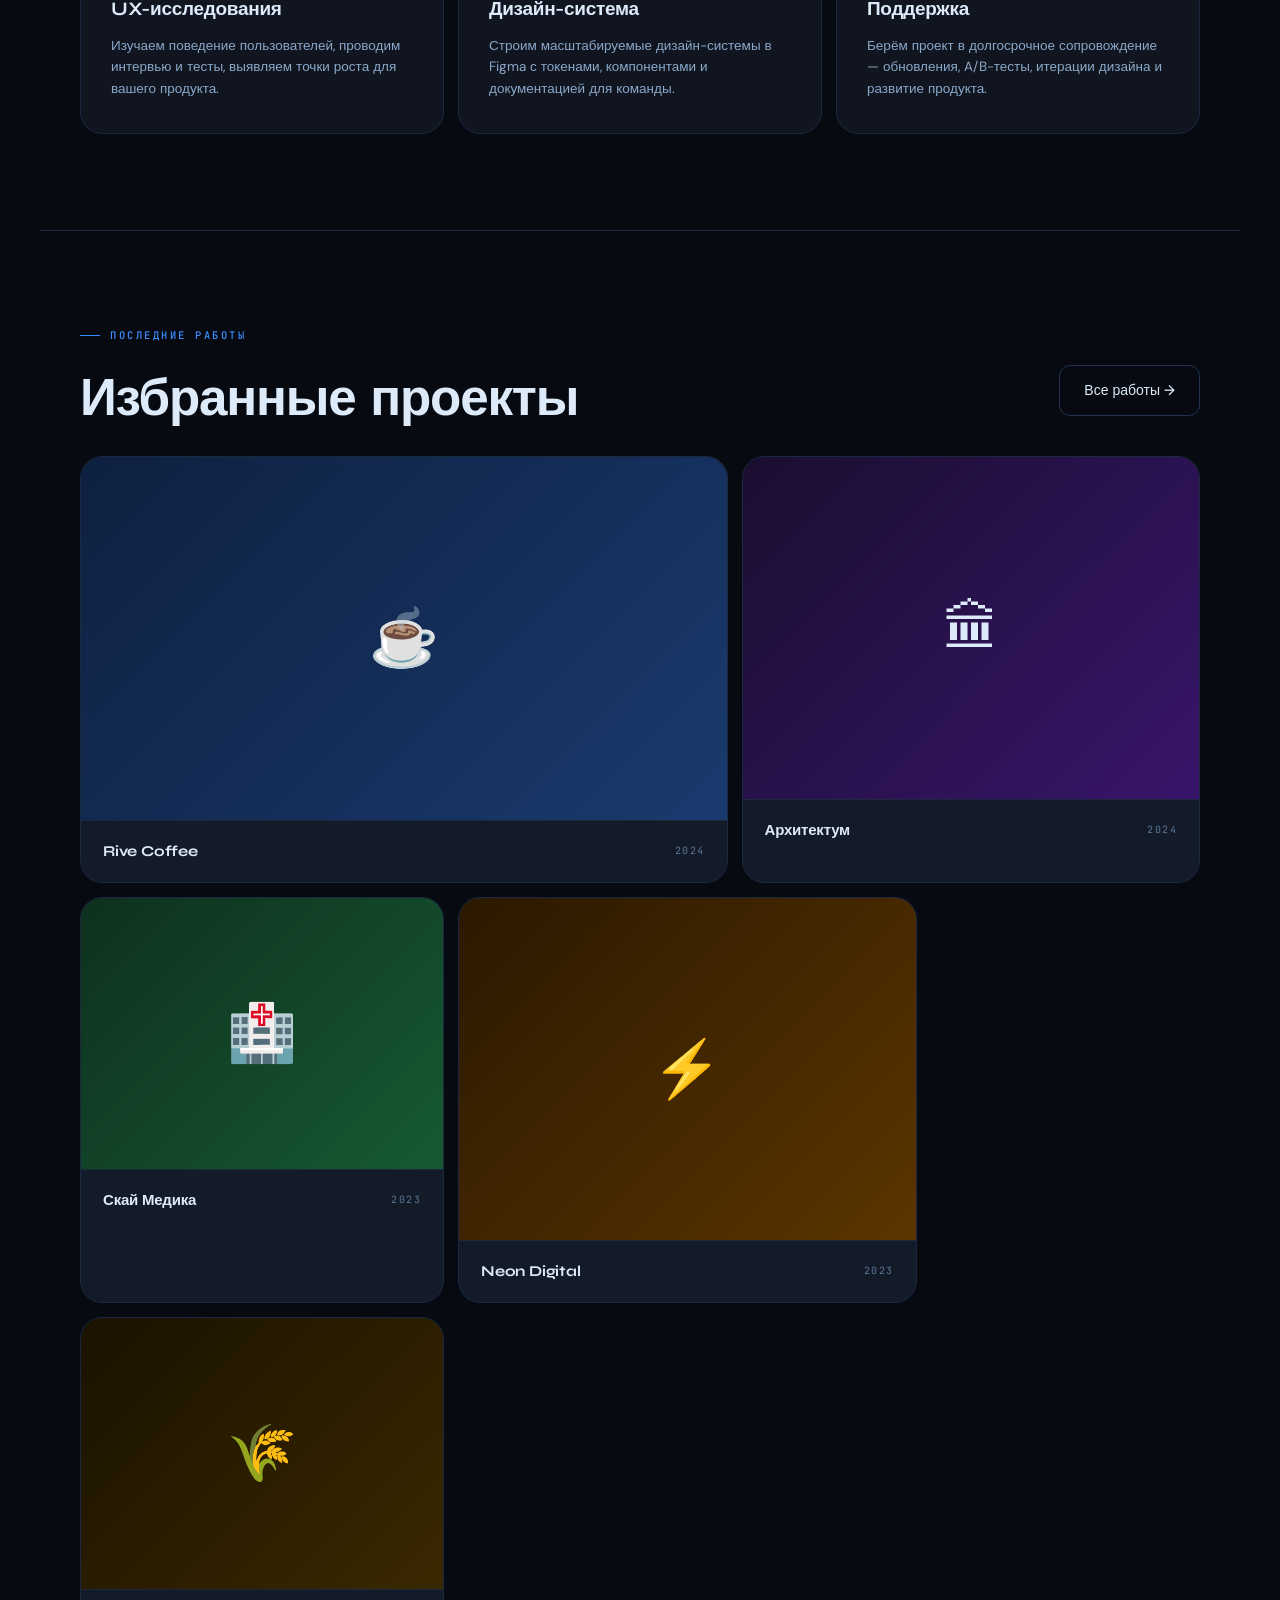
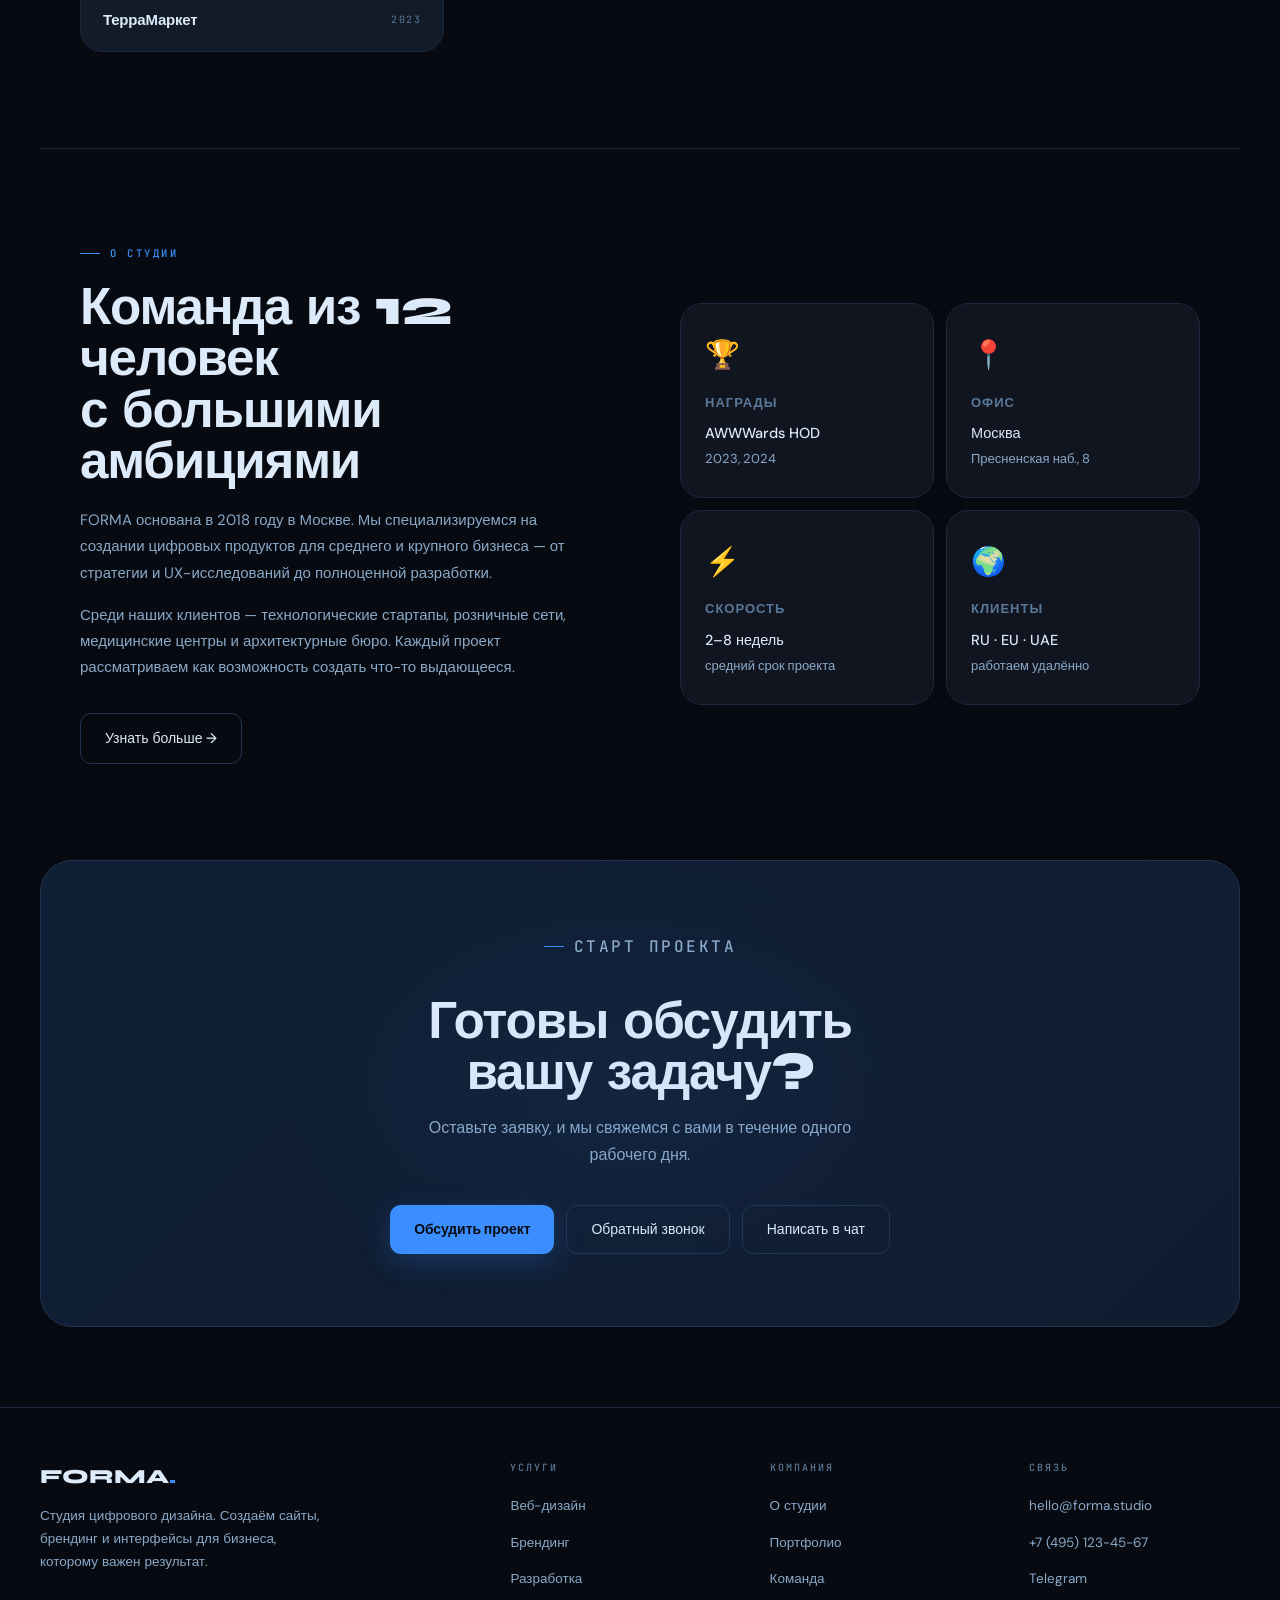
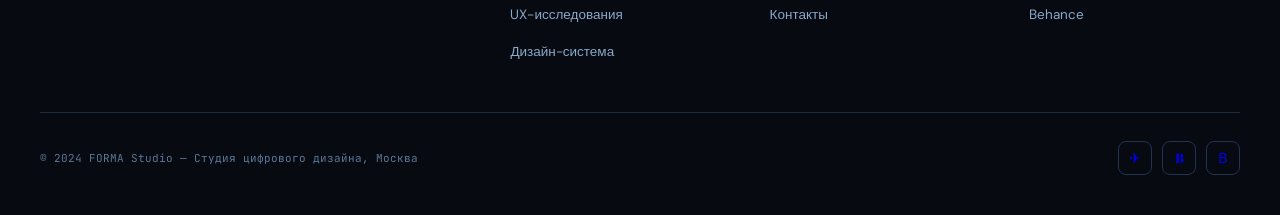
==== commit 0fab5035: "1" ====
--- a/index.html
+++ b/index.html
@@ -5,8 +5,8 @@
   <meta name="viewport" content="width=device-width, initial-scale=1"/>
   <title>FORMA — Студия цифрового дизайна</title>
   <script>(function(){const t=localStorage.getItem('forma-theme')||'dark';document.documentElement.setAttribute('data-theme',t);})();</script>
-  <link rel="stylesheet" href="style.css"/>
-  <script defer src="callback.js"></script>
+  <link rel="stylesheet" href="style.css?v=mobile-20260609"/>
+  <script defer src="callback.js?v=callback-20260603"></script>
   <!-- RobotMIA Widget -->
   <script src="https://chat-dev.robotmia.ru/api/widget/mB58IG0XsrcY33AKE8PPjbnkeQW4ZOfR"></script>
 </head>
@@ -37,7 +37,7 @@
     </svg>
     Чат v2
   </button>
-  <button class="btn-nav callback-nav" onclick="openCallbackWindow()" style="margin-left:6px" title="openCallbackWindow()">
+  <button type="button" class="btn-nav callback-nav" onclick="openCallbackWindow()" style="margin-left:6px" title="openCallbackWindow()">
     <svg width="14" height="14" viewBox="0 0 24 24" fill="none" stroke="currentColor" stroke-width="2" stroke-linecap="round" stroke-linejoin="round">
       <path d="M22 16.92v3a2 2 0 0 1-2.18 2 19.8 19.8 0 0 1-8.63-3.07 19.5 19.5 0 0 1-6-6A19.8 19.8 0 0 1 2.12 4.18 2 2 0 0 1 4.11 2h3a2 2 0 0 1 2 1.72c.12.9.32 1.77.59 2.61a2 2 0 0 1-.45 2.11L8 9.69a16 16 0 0 0 6.31 6.31l1.25-1.25a2 2 0 0 1 2.11-.45c.84.27 1.71.47 2.61.59A2 2 0 0 1 22 16.92z"/>
     </svg>
@@ -66,7 +66,7 @@
         <svg width="15" height="15" viewBox="0 0 24 24" fill="none" stroke="currentColor" stroke-width="2.5" stroke-linecap="round" stroke-linejoin="round"><path d="M5 12h14"/><path d="m12 5 7 7-7 7"/></svg>
         Смотреть работы
       </a>
-      <button class="btn-secondary" onclick="openCallbackWindow()">Обратный звонок</button>
+      <button type="button" class="btn-secondary" onclick="openCallbackWindow()">Обратный звонок</button>
     </div>
     <div class="hero-stats">
       <div class="stat">
@@ -268,7 +268,7 @@
   <p>Оставьте заявку, и мы свяжемся с вами в течение одного рабочего дня.</p>
   <div class="cta-btns">
     <a href="contact.html" class="btn-primary">Обсудить проект</a>
-    <button class="btn-secondary" onclick="openCallbackWindow()">Обратный звонок</button>
+    <button type="button" class="btn-secondary" onclick="openCallbackWindow()">Обратный звонок</button>
     <button class="btn-secondary" onclick="safeOpen('v1')">Написать в чат</button>
   </div>
 </div>
--- a/style.css
+++ b/style.css
@@ -42,6 +42,10 @@
   overflow-x: hidden;
 }
 
+img, svg, video, canvas {
+  max-width: 100%;
+}
+
 body::before {
   content: '';
   position: fixed; inset: 0;
@@ -419,7 +423,7 @@
 /* ───── SERVICE CARDS ───── */
 .services-grid {
   display: grid;
-  grid-template-columns: repeat(auto-fit, minmax(290px, 1fr));
+  grid-template-columns: repeat(auto-fit, minmax(min(100%, 290px), 1fr));
   gap: 14px; margin-top: 52px;
 }
 
@@ -547,7 +551,7 @@
 /* ───── TEAM ───── */
 .team-grid {
   display: grid;
-  grid-template-columns: repeat(auto-fit, minmax(220px, 1fr));
+  grid-template-columns: repeat(auto-fit, minmax(min(100%, 220px), 1fr));
   gap: 16px; margin-top: 52px;
 }
 
@@ -612,7 +616,7 @@
 /* ───── PRICING ───── */
 .pricing-grid {
   display: grid;
-  grid-template-columns: repeat(auto-fit, minmax(280px, 1fr));
+  grid-template-columns: repeat(auto-fit, minmax(min(100%, 280px), 1fr));
   gap: 14px; margin-top: 52px;
 }
 
@@ -817,7 +821,7 @@
 /* ───── INFO CARDS ───── */
 .info-grid {
   display: grid;
-  grid-template-columns: repeat(auto-fit, minmax(240px, 1fr));
+  grid-template-columns: repeat(auto-fit, minmax(min(100%, 240px), 1fr));
   gap: 14px; margin-top: 32px;
 }
 .info-card {
@@ -1211,28 +1215,397 @@
 
 /* ───── RESPONSIVE ───── */
 @media (max-width: 1024px) {
+  :root { --nav-h: 118px; }
+
+  .nav {
+    height: auto;
+    min-height: var(--nav-h);
+    display: grid;
+    grid-template-columns: auto 1fr auto auto auto;
+    align-content: center;
+    gap: 10px 8px;
+    padding: 12px 24px 10px;
+  }
+
+  .nav-logo {
+    align-self: center;
+  }
+
+  .nav-links {
+    grid-column: 1 / -1;
+    order: 10;
+    display: flex;
+    gap: 4px;
+    width: calc(100vw - 48px);
+    max-width: 100%;
+    margin: 0;
+    overflow-x: auto;
+    padding: 2px 0 4px;
+    scrollbar-width: none;
+    -webkit-overflow-scrolling: touch;
+  }
+
+  .nav-links::-webkit-scrollbar { display: none; }
+
+  .nav-links a {
+    padding: 7px 12px;
+    background: rgba(255,255,255,.04);
+  }
+
+  .nav-divider,
+  .nav-widget-label {
+    display: none;
+  }
+
+  .w-dot {
+    justify-self: end;
+    margin-left: auto;
+  }
+
+  .btn-nav {
+    width: 36px;
+    height: 36px;
+    justify-content: center;
+    justify-self: end;
+    padding: 0;
+    font-size: 0;
+    gap: 0;
+  }
+
+  .btn-nav svg {
+    width: 16px;
+    height: 16px;
+  }
+
+  .theme-toggle {
+    width: 36px;
+    height: 36px;
+    margin-left: 0;
+    justify-self: end;
+  }
+
+  .hero {
+    min-height: auto;
+  }
+
+  .hero h1,
+  .page-header h1 {
+    letter-spacing: -1.2px;
+  }
+
+  .hero-grid-deco {
+    width: 340px;
+    height: 340px;
+    right: -170px;
+  }
+
+  .portfolio-grid {
+    grid-template-columns: repeat(6, 1fr);
+  }
+
+  .p-item.lg,
+  .p-item.md,
+  .p-item.sm {
+    grid-column: span 3;
+  }
+
+  .p-item.full {
+    grid-column: span 6;
+  }
+
+  section [style*="display:grid"][style*="grid-template-columns"] {
+    grid-template-columns: 1fr !important;
+    gap: 32px !important;
+  }
+
+  section [style*="padding:48px"][style*="display:grid"] {
+    padding: 32px !important;
+  }
+
+  [style*="grid-template-columns:1fr 1fr"] {
+    grid-template-columns: 1fr !important;
+  }
+
   .footer-top { grid-template-columns: 1fr 1fr; }
   .about-intro { grid-template-columns: 1fr; gap: 40px; }
 }
 @media (max-width: 768px) {
-  .nav { padding: 0 20px; }
-  .nav-links { display: none; }
-  .nav-widget-label { display: none; }
+  :root { --nav-h: 116px; }
+
+  body {
+    line-height: 1.55;
+  }
+
+  .nav {
+    grid-template-columns: auto 1fr auto auto;
+    padding: 12px 16px 10px;
+  }
+
+  .nav-links {
+    display: flex;
+    width: calc(100vw - 32px);
+  }
+
+  .nav-links a {
+    font-size: 13px;
+  }
+
+  .w-dot,
   .callback-nav { display: none; }
-  .hero, .page-header { padding: 60px 20px 48px; }
-  section { padding: 60px 20px; }
-  .cta-section { margin: 0 20px 60px; padding: 48px 28px; }
+
+  .hero, .page-header {
+    padding: 46px 20px 44px;
+  }
+
+  .hero-eyebrow {
+    align-items: flex-start;
+    gap: 10px;
+    font-size: 10px;
+    letter-spacing: 1.8px;
+    margin-bottom: 22px;
+  }
+
+  .hero-eyebrow::before {
+    width: 24px;
+    margin-top: 9px;
+  }
+
+  .hero h1 {
+    font-size: clamp(38px, 13vw, 58px);
+    line-height: .98;
+    margin-bottom: 22px;
+  }
+
+  .hero h1 br,
+  h2 br,
+  .page-header h1 br {
+    display: none;
+  }
+
+  .hero-sub,
+  .page-header p {
+    max-width: none;
+    font-size: 15px;
+    margin-bottom: 32px;
+  }
+
+  .hero-ctas,
+  .cta-section .cta-btns {
+    align-items: stretch;
+    flex-direction: column;
+  }
+
+  .btn-primary,
+  .btn-secondary {
+    width: 100%;
+    justify-content: center;
+    min-height: 46px;
+    text-align: center;
+  }
+
+  .hero-stats {
+    display: grid;
+    grid-template-columns: repeat(2, minmax(0, 1fr));
+    gap: 24px 18px;
+    margin-top: 52px;
+    padding-top: 28px;
+  }
+
+  .stat-num {
+    font-size: 34px;
+  }
+
+  section {
+    padding: 56px 20px;
+  }
+
+  h2 {
+    font-size: clamp(28px, 9vw, 38px);
+    line-height: 1.08;
+    letter-spacing: -.7px;
+  }
+
+  .services-grid,
+  .team-grid,
+  .pricing-grid,
+  .info-grid,
+  .awards-list {
+    margin-top: 32px;
+  }
+
+  .service-card,
+  .info-card,
+  .pricing-card {
+    border-radius: var(--r);
+    padding: 24px 20px;
+  }
+
+  .portfolio-grid {
+    display: flex;
+    flex-direction: column;
+    gap: 14px;
+    margin-top: 32px;
+  }
+
+  .p-item.full .p-thumb,
+  .p-item.lg .p-thumb {
+    aspect-ratio: 4/3;
+  }
+
+  .p-overlay {
+    opacity: 1;
+    padding: 18px;
+  }
+
+  .p-bottom {
+    padding: 16px 18px;
+  }
+
+  .test-grid {
+    grid-template-columns: repeat(6, 1fr);
+  }
+
+  .test-btn {
+    min-height: 46px;
+  }
+
+  .form-grid {
+    grid-template-columns: 1fr;
+  }
+
+  .form-group.full {
+    grid-column: span 1;
+  }
+
+  .cta-section {
+    margin: 0 20px 56px;
+    padding: 42px 22px;
+    border-radius: var(--r-lg);
+  }
+
   footer, .divider { margin-left: 0; margin-right: 0; padding-left: 20px; padding-right: 20px; }
   .footer-top { grid-template-columns: 1fr; gap: 32px; }
-  .portfolio-grid { display: flex; flex-direction: column; }
-  .form-grid { grid-template-columns: 1fr; }
-  .form-group.full { grid-column: span 1; }
-  .hero-stats { gap: 28px; }
+  .footer-bottom {
+    align-items: flex-start;
+    flex-direction: column;
+  }
+
+  .about-intro,
+  section [style*="display:grid"][style*="grid-template-columns"] {
+    grid-template-columns: 1fr !important;
+    gap: 28px !important;
+  }
+
+  section [style*="padding:48px"][style*="display:grid"] {
+    padding: 26px 20px !important;
+    border-radius: var(--r-lg) !important;
+  }
+
+  section [style*="display:flex"][style*="justify-content:space-between"] {
+    align-items: flex-start !important;
+    flex-direction: column !important;
+  }
+
+  section [style*="display:flex"][style*="justify-content:space-between"] .btn-primary,
+  section [style*="display:flex"][style*="justify-content:space-between"] .btn-secondary {
+    width: 100%;
+  }
+
+  section [style*="white-space:nowrap"] {
+    white-space: normal !important;
+  }
+
   .c6 { grid-column: span 12; }
   .c4 { grid-column: span 12; }
   .c3 { grid-column: span 6; }
 }
 @media (max-width: 480px) {
+  :root { --nav-h: 112px; }
+
+  .nav {
+    grid-template-columns: auto 1fr auto auto;
+    gap: 9px 6px;
+    padding: 10px 12px 8px;
+  }
+
+  .nav-logo {
+    font-size: 18px;
+  }
+
+  .nav-links {
+    width: calc(100vw - 24px);
+  }
+
+  .nav-links a {
+    padding: 7px 10px;
+    font-size: 12px;
+  }
+
+  .btn-nav,
+  .theme-toggle {
+    width: 34px;
+    height: 34px;
+    border-radius: 8px;
+  }
+
+  .hero,
+  .page-header,
+  section {
+    padding-left: 16px;
+    padding-right: 16px;
+  }
+
+  .hero h1 {
+    font-size: clamp(34px, 12vw, 46px);
+    letter-spacing: -.8px;
+  }
+
+  .hero-stats {
+    grid-template-columns: 1fr;
+  }
+
+  .section-label {
+    letter-spacing: 1.8px;
+  }
+
+  .service-card,
+  .info-card,
+  .pricing-card,
+  .value-item,
+  .award-item {
+    padding: 22px 18px;
+  }
+
+  .award-item {
+    align-items: flex-start;
+    flex-wrap: wrap;
+  }
+
+  .award-year {
+    width: 100%;
+    margin-left: 42px;
+  }
+
+  .test-grid {
+    display: flex;
+    flex-direction: column;
+  }
+
+  .c3 {
+    grid-column: span 12;
+  }
+
+  .cta-section {
+    margin-left: 16px;
+    margin-right: 16px;
+    padding: 36px 18px;
+  }
+
+  footer {
+    padding-left: 16px;
+    padding-right: 16px;
+  }
+
   .callback-modal { padding: 14px; }
   .callback-dialog { padding: 26px 20px 22px; }
   .callback-dialog h3 { font-size: 24px; }
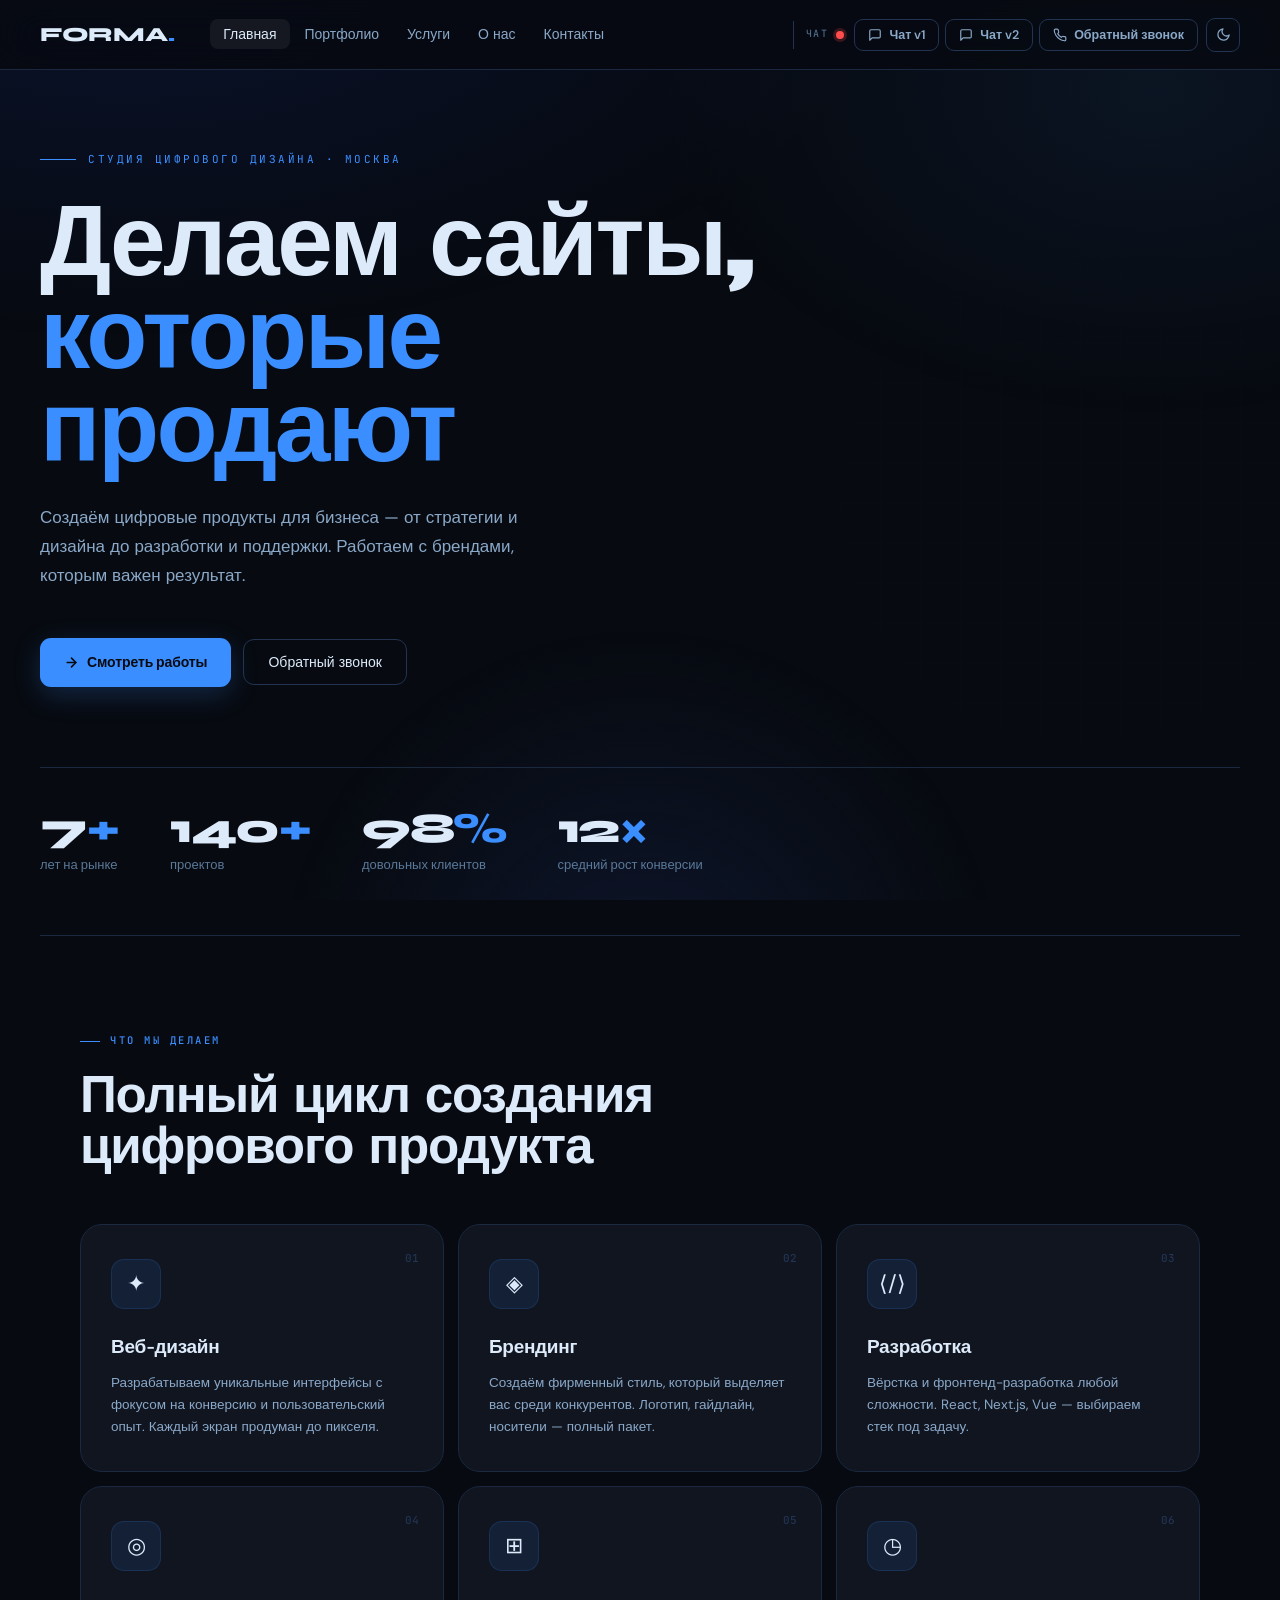
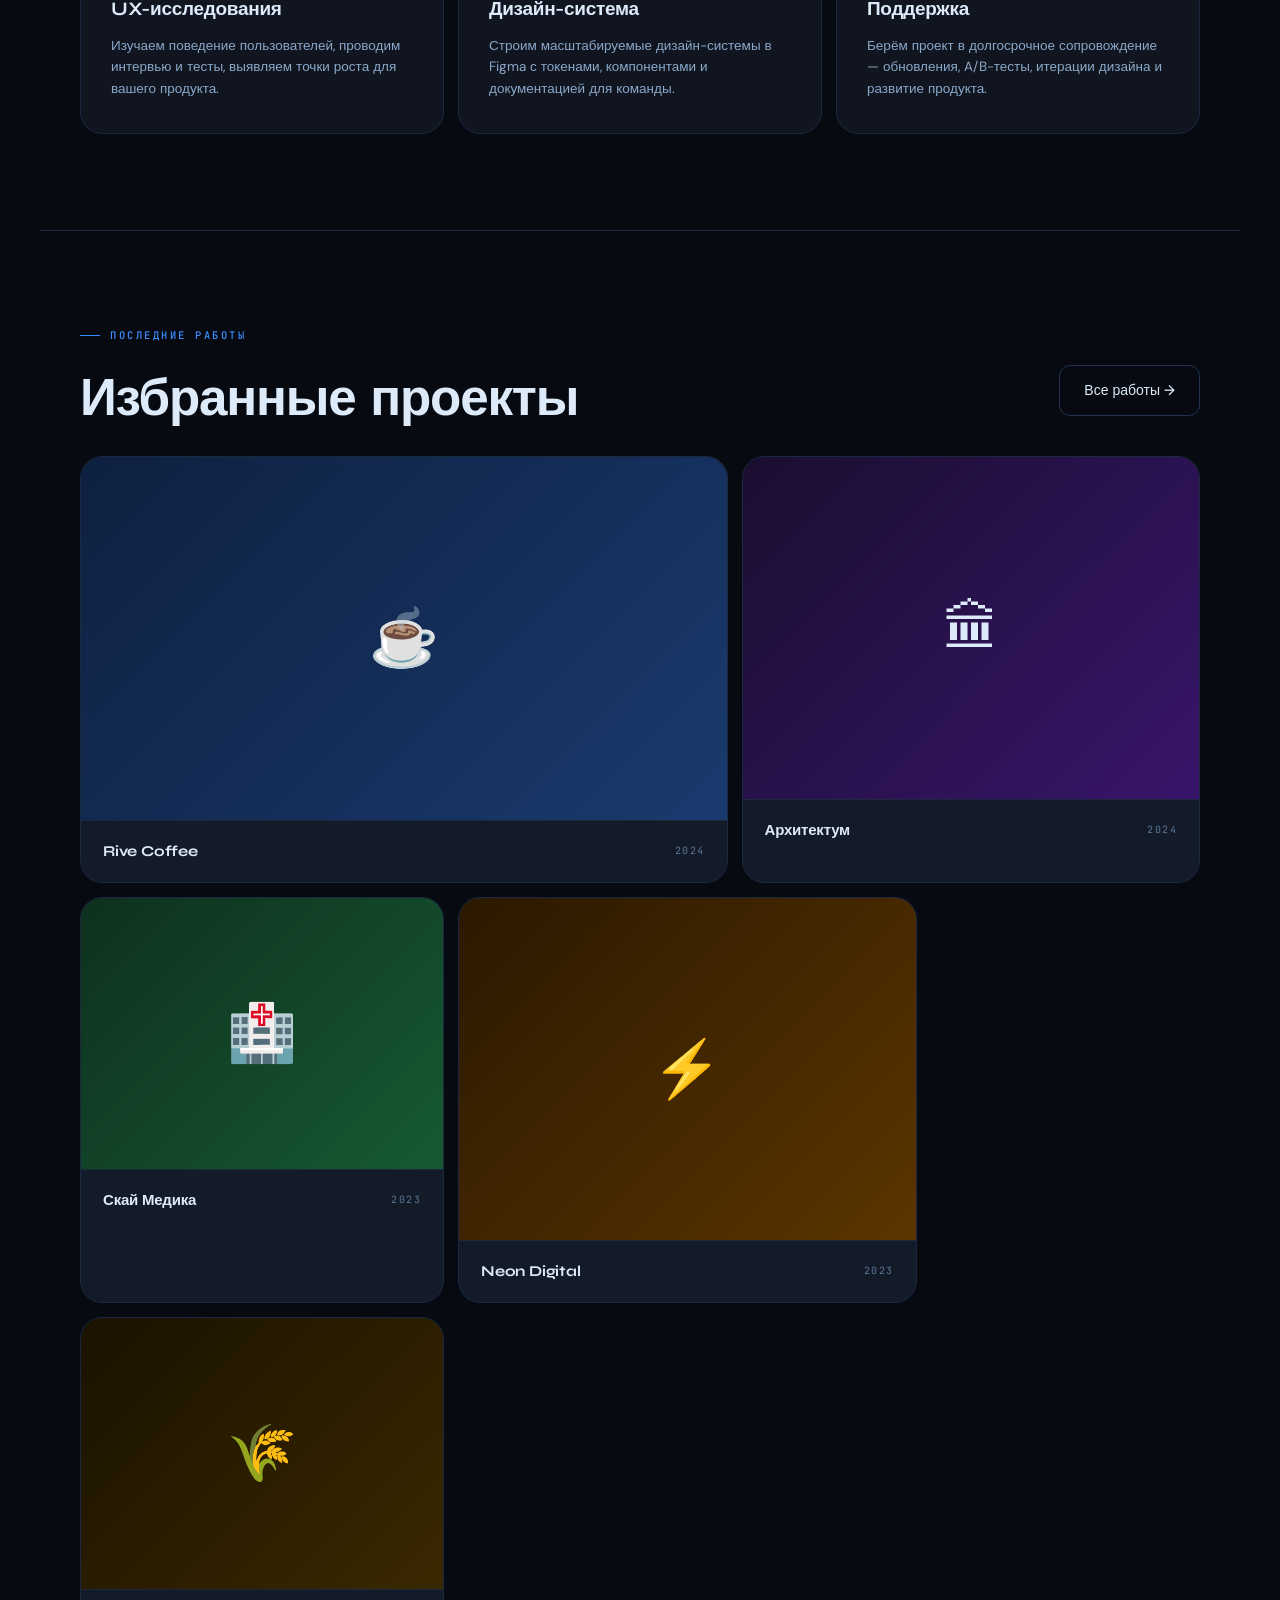
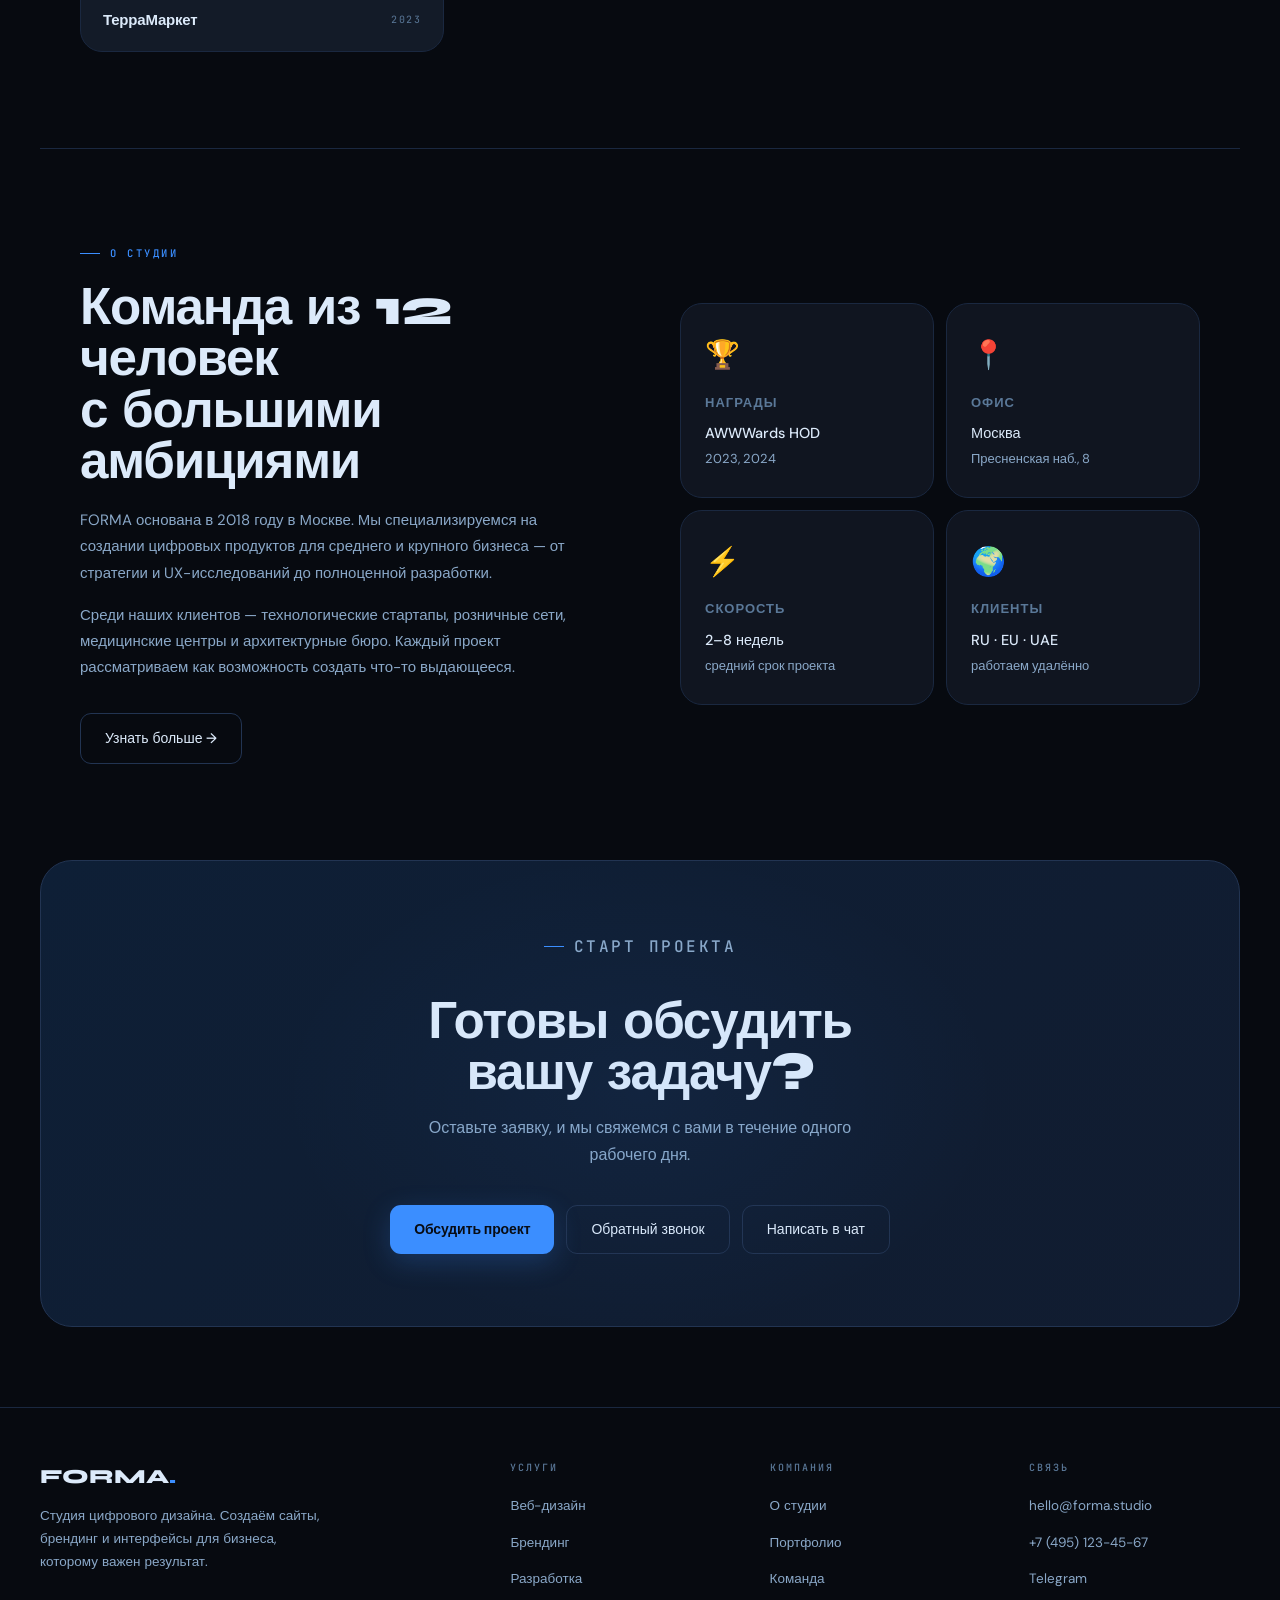
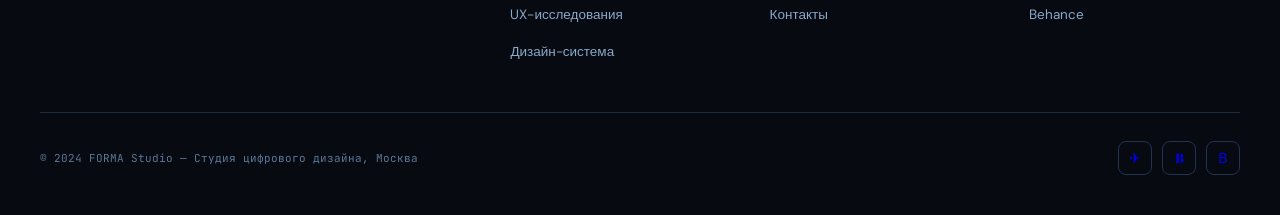
==== commit 83891d1a: "Update RobotMIA widget script" ====
--- a/index.html
+++ b/index.html
@@ -8,7 +8,7 @@
   <link rel="stylesheet" href="style.css?v=mobile-20260609"/>
   <script defer src="callback.js?v=callback-20260603"></script>
   <!-- RobotMIA Widget -->
-  <script src="https://chat-dev.robotmia.ru/api/widget/mB58IG0XsrcY33AKE8PPjbnkeQW4ZOfR"></script>
+  <script src="https://chat-dev.robotmia.ru/api/widget/MQiQ25DmGupqwDUXgnCmZfrjXvUffhLv"></script>
 </head>
 <body>
 
